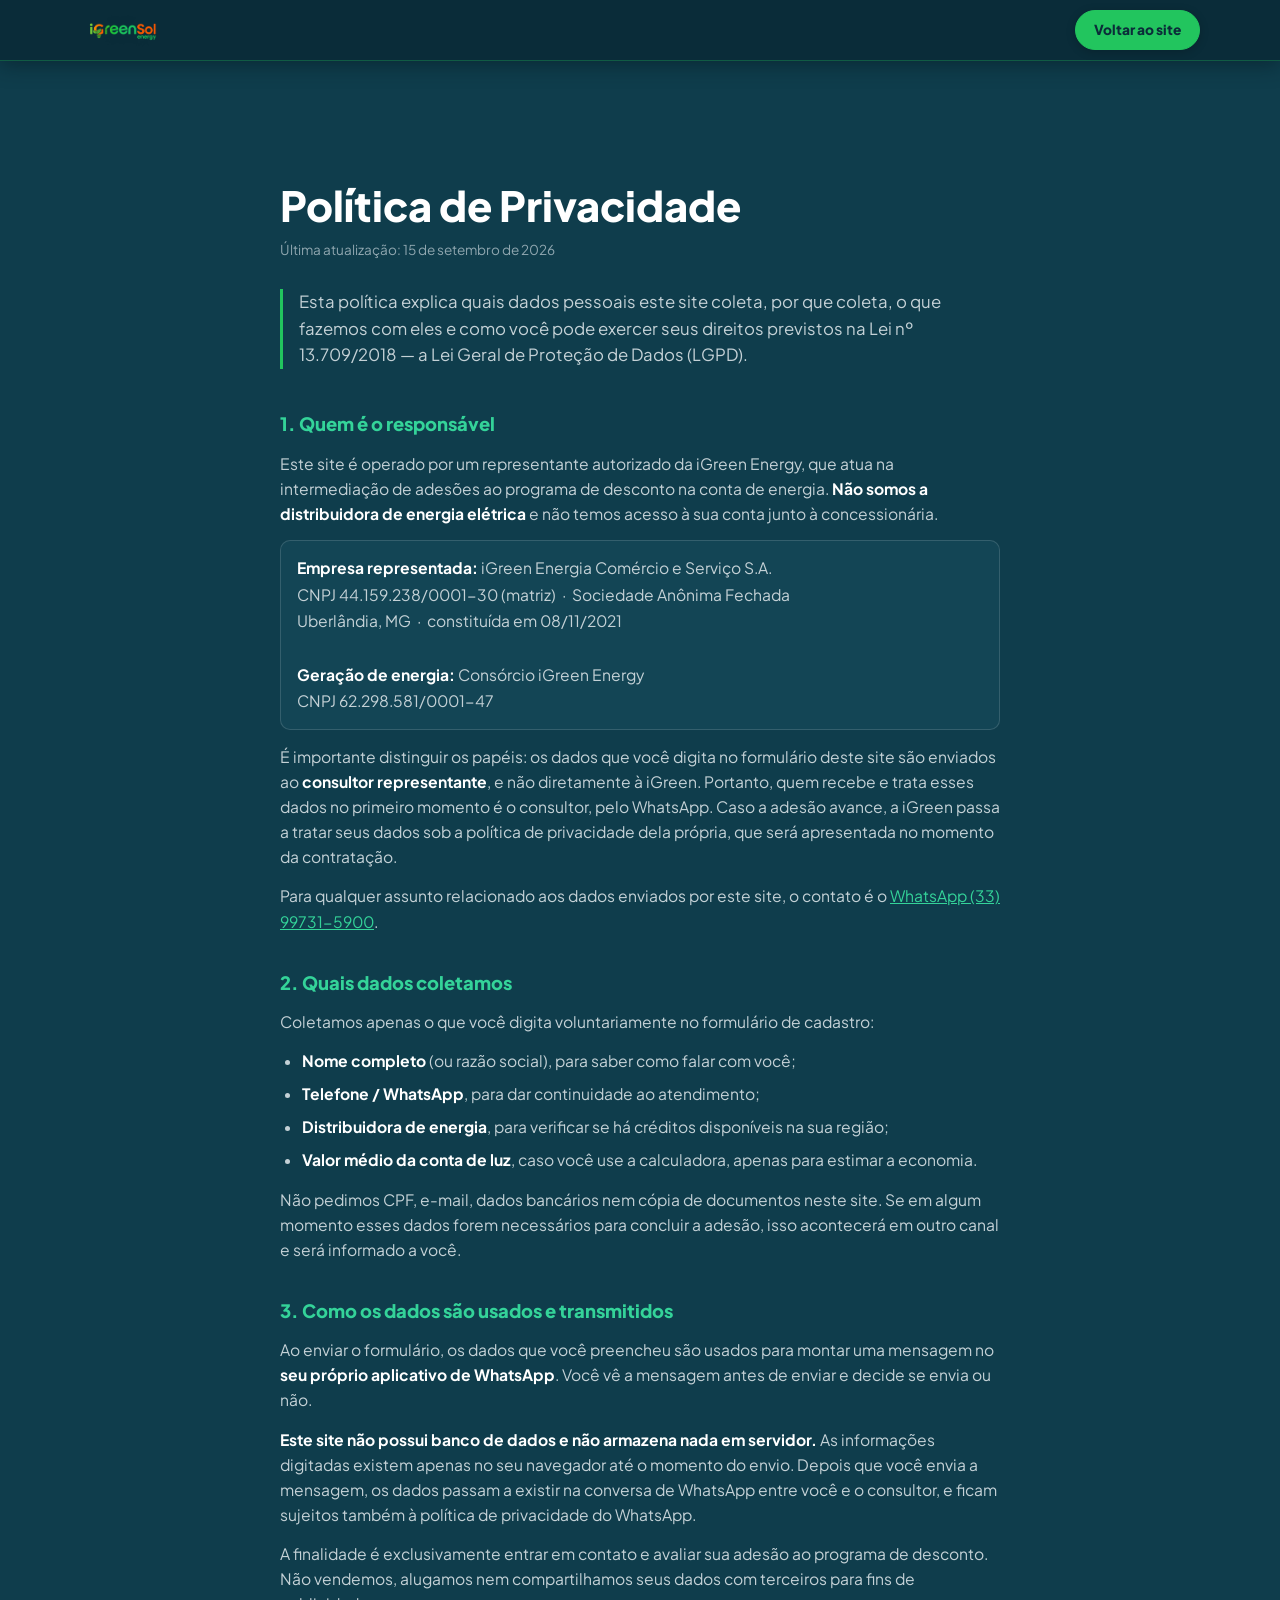
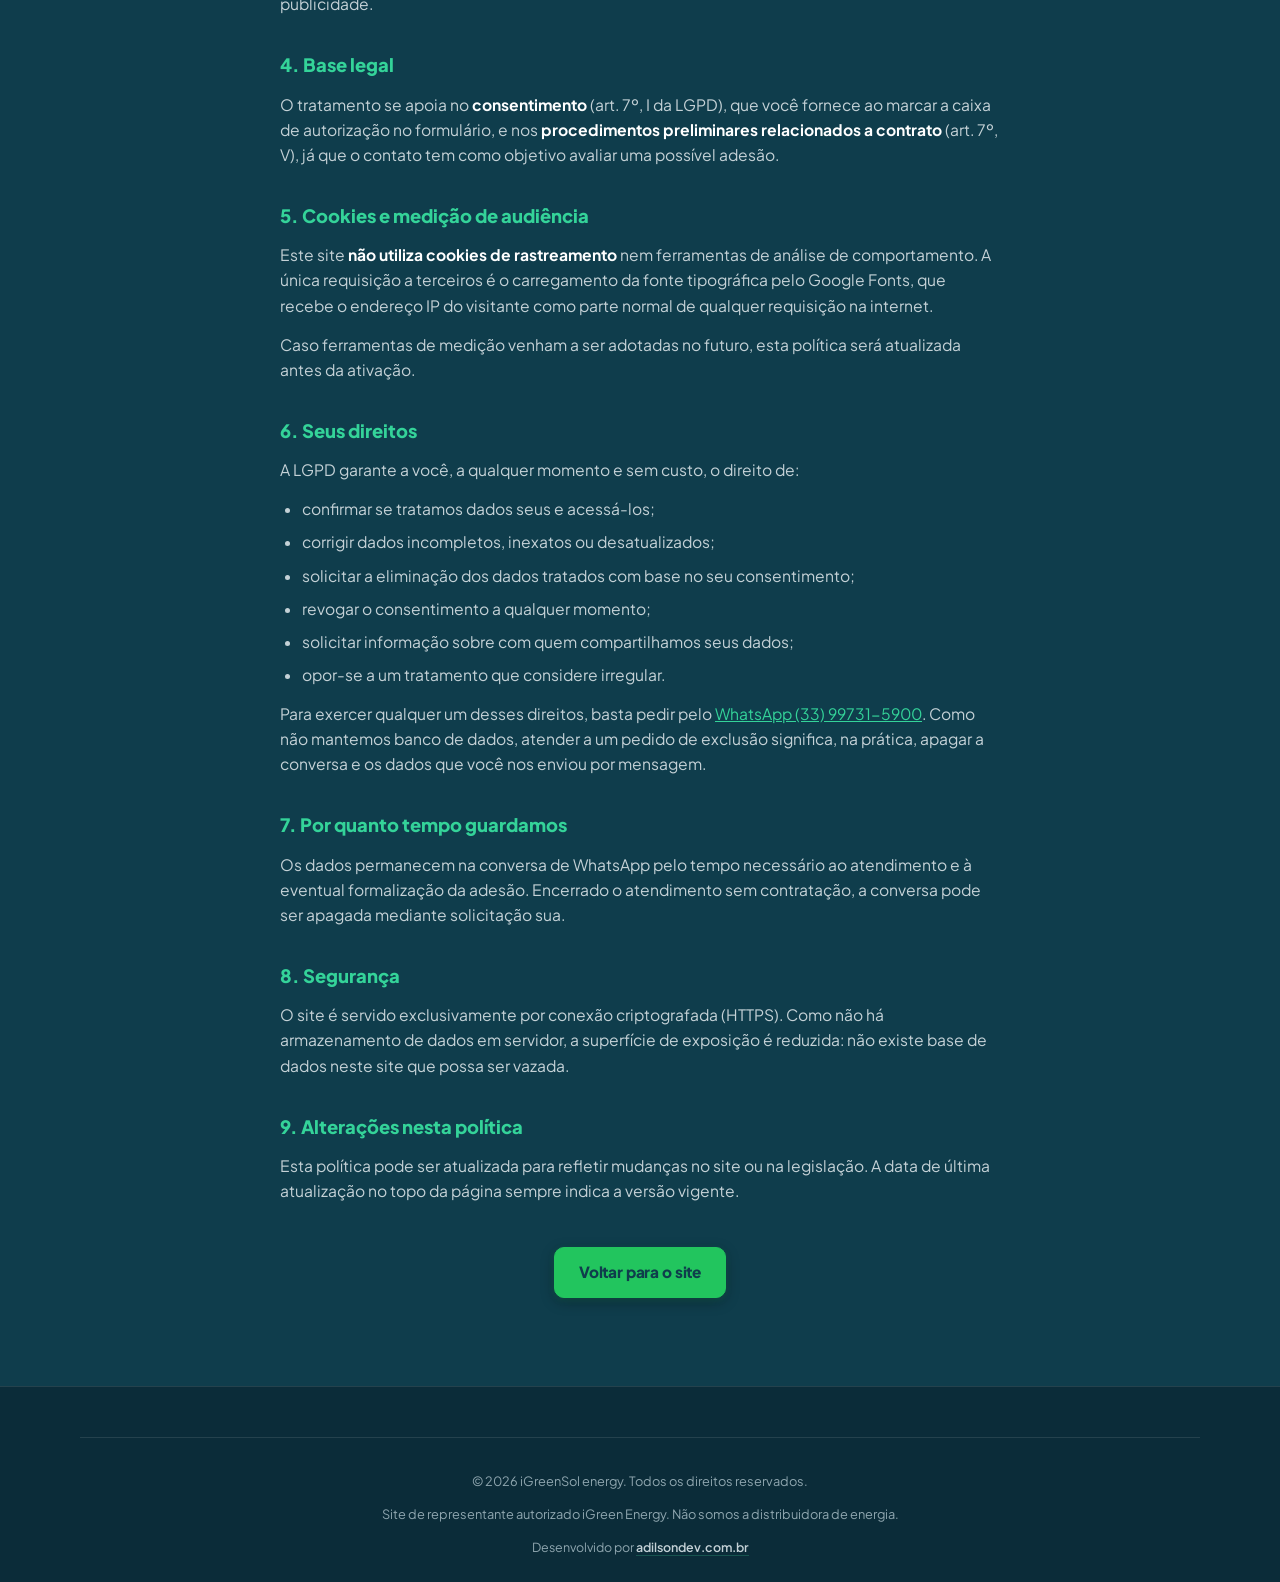
==== privacidade.html @ 7c8afefd "Usa a logo enviada no lugar da recriação, com variante para tema escuro O arquivo veio pronto e com " ====
<!DOCTYPE html>
<html lang="pt-BR">
<head>
  <meta charset="UTF-8">
  <meta name="viewport" content="width=device-width, initial-scale=1.0">
  <title>Política de Privacidade — iGreenSol energy</title>
  <meta name="description" content="Como tratamos os dados pessoais coletados no site iGreenSol energy, conforme a Lei Geral de Proteção de Dados (LGPD).">
  <meta name="theme-color" content="#0F3D4C">
  <meta name="robots" content="index, follow">

  <link rel="icon" type="image/svg+xml" href="assets/favicon.svg">
  <link rel="preconnect" href="https://fonts.googleapis.com">
  <link rel="preconnect" href="https://fonts.gstatic.com" crossorigin>
  <link rel="stylesheet" href="https://fonts.googleapis.com/css2?family=Plus+Jakarta+Sans:wght@400;500;600;700;800&display=swap">
  <link rel="stylesheet" href="css/styles.css?v=2026091502">
</head>
<body>

  <header class="site-header scrolled">
    <div class="shell-container">
      <nav class="header-nav" aria-label="Navegação Principal">
        <a href="index.html" class="brand-logo">
          <img src="assets/logo-dark.png?v=2026091502" width="393" height="220"
               alt="iGreenSol energy" class="brand-img">
        </a>
        <a href="index.html" class="btn-nav-cadastrar">Voltar ao site</a>
      </nav>
    </div>
  </header>

  <main class="legal-page">
    <div class="shell-container legal-container">

      <h1 class="legal-title">Política de Privacidade</h1>
      <p class="legal-updated">Última atualização: 15 de setembro de 2026</p>

      <p class="legal-lead">
        Esta política explica quais dados pessoais este site coleta, por que coleta,
        o que fazemos com eles e como você pode exercer seus direitos previstos na
        Lei nº 13.709/2018 — a Lei Geral de Proteção de Dados (LGPD).
      </p>

      <section class="legal-section">
        <h2>1. Quem é o responsável</h2>
        <p>
          Este site é operado por um representante autorizado da iGreen Energy, que
          atua na intermediação de adesões ao programa de desconto na conta de energia.
          <strong>Não somos a distribuidora de energia elétrica</strong> e não temos
          acesso à sua conta junto à concessionária.
        </p>

        <p class="legal-company">
          <strong>Empresa representada:</strong> iGreen Energia Comércio e Serviço S.A.<br>
          CNPJ 44.159.238/0001-30 (matriz) &nbsp;·&nbsp; Sociedade Anônima Fechada<br>
          Uberlândia, MG &nbsp;·&nbsp; constituída em 08/11/2021<br>
          <br>
          <strong>Geração de energia:</strong> Consórcio iGreen Energy<br>
          CNPJ 62.298.581/0001-47
        </p>

        <p>
          É importante distinguir os papéis: os dados que você digita no formulário
          deste site são enviados ao <strong>consultor representante</strong>, e não
          diretamente à iGreen. Portanto, quem recebe e trata esses dados no primeiro
          momento é o consultor, pelo WhatsApp. Caso a adesão avance, a iGreen passa a
          tratar seus dados sob a política de privacidade dela própria, que será
          apresentada no momento da contratação.
        </p>

        <p>
          Para qualquer assunto relacionado aos dados enviados por este site, o contato é o
          <a href="https://wa.me/5533997315900" target="_blank" rel="noopener">WhatsApp (33) 99731-5900</a>.
        </p>
      </section>

      <section class="legal-section">
        <h2>2. Quais dados coletamos</h2>
        <p>Coletamos apenas o que você digita voluntariamente no formulário de cadastro:</p>
        <ul>
          <li><strong>Nome completo</strong> (ou razão social), para saber como falar com você;</li>
          <li><strong>Telefone / WhatsApp</strong>, para dar continuidade ao atendimento;</li>
          <li><strong>Distribuidora de energia</strong>, para verificar se há créditos disponíveis na sua região;</li>
          <li><strong>Valor médio da conta de luz</strong>, caso você use a calculadora, apenas para estimar a economia.</li>
        </ul>
        <p>
          Não pedimos CPF, e-mail, dados bancários nem cópia de documentos neste site.
          Se em algum momento esses dados forem necessários para concluir a adesão,
          isso acontecerá em outro canal e será informado a você.
        </p>
      </section>

      <section class="legal-section">
        <h2>3. Como os dados são usados e transmitidos</h2>
        <p>
          Ao enviar o formulário, os dados que você preencheu são usados para montar uma
          mensagem no <strong>seu próprio aplicativo de WhatsApp</strong>. Você vê a
          mensagem antes de enviar e decide se envia ou não.
        </p>
        <p>
          <strong>Este site não possui banco de dados e não armazena nada em servidor.</strong>
          As informações digitadas existem apenas no seu navegador até o momento do envio.
          Depois que você envia a mensagem, os dados passam a existir na conversa de
          WhatsApp entre você e o consultor, e ficam sujeitos também à política de
          privacidade do WhatsApp.
        </p>
        <p>
          A finalidade é exclusivamente entrar em contato e avaliar sua adesão ao
          programa de desconto. Não vendemos, alugamos nem compartilhamos seus dados
          com terceiros para fins de publicidade.
        </p>
      </section>

      <section class="legal-section">
        <h2>4. Base legal</h2>
        <p>
          O tratamento se apoia no <strong>consentimento</strong> (art. 7º, I da LGPD),
          que você fornece ao marcar a caixa de autorização no formulário, e nos
          <strong>procedimentos preliminares relacionados a contrato</strong>
          (art. 7º, V), já que o contato tem como objetivo avaliar uma possível adesão.
        </p>
      </section>

      <section class="legal-section">
        <h2>5. Cookies e medição de audiência</h2>
        <p>
          Este site <strong>não utiliza cookies de rastreamento</strong> nem ferramentas
          de análise de comportamento. A única requisição a terceiros é o carregamento
          da fonte tipográfica pelo Google Fonts, que recebe o endereço IP do visitante
          como parte normal de qualquer requisição na internet.
        </p>
        <p>
          Caso ferramentas de medição venham a ser adotadas no futuro, esta política
          será atualizada antes da ativação.
        </p>
      </section>

      <section class="legal-section" id="lgpd">
        <h2>6. Seus direitos</h2>
        <p>A LGPD garante a você, a qualquer momento e sem custo, o direito de:</p>
        <ul>
          <li>confirmar se tratamos dados seus e acessá-los;</li>
          <li>corrigir dados incompletos, inexatos ou desatualizados;</li>
          <li>solicitar a eliminação dos dados tratados com base no seu consentimento;</li>
          <li>revogar o consentimento a qualquer momento;</li>
          <li>solicitar informação sobre com quem compartilhamos seus dados;</li>
          <li>opor-se a um tratamento que considere irregular.</li>
        </ul>
        <p>
          Para exercer qualquer um desses direitos, basta pedir pelo
          <a href="https://wa.me/5533997315900" target="_blank" rel="noopener">WhatsApp (33) 99731-5900</a>.
          Como não mantemos banco de dados, atender a um pedido de exclusão significa,
          na prática, apagar a conversa e os dados que você nos enviou por mensagem.
        </p>
      </section>

      <section class="legal-section">
        <h2>7. Por quanto tempo guardamos</h2>
        <p>
          Os dados permanecem na conversa de WhatsApp pelo tempo necessário ao
          atendimento e à eventual formalização da adesão. Encerrado o atendimento sem
          contratação, a conversa pode ser apagada mediante solicitação sua.
        </p>
      </section>

      <section class="legal-section">
        <h2>8. Segurança</h2>
        <p>
          O site é servido exclusivamente por conexão criptografada (HTTPS). Como não há
          armazenamento de dados em servidor, a superfície de exposição é reduzida: não
          existe base de dados neste site que possa ser vazada.
        </p>
      </section>

      <section class="legal-section">
        <h2>9. Alterações nesta política</h2>
        <p>
          Esta política pode ser atualizada para refletir mudanças no site ou na
          legislação. A data de última atualização no topo da página sempre indica a
          versão vigente.
        </p>
      </section>

      <p class="legal-back">
        <a href="index.html" class="cta-btn-primary">Voltar para o site</a>
      </p>

    </div>
  </main>

  <footer class="site-footer">
    <div class="shell-container">
      <div class="footer-bottom">
        <p>© 2026 iGreenSol energy. Todos os direitos reservados.</p>
        <p class="footer-company">
          Site de representante autorizado iGreen Energy. Não somos a distribuidora de energia.
        </p>
        <p class="footer-credit">
          Desenvolvido por
          <a href="https://www.adilsondev.com.br" target="_blank" rel="noopener">adilsondev.com.br</a>
        </p>
      </div>
    </div>
  </footer>

</body>
</html>
---- css/styles.css ----
/* PALETA A — Solidez Verde */
:root {
  --brand-primary: #0B6E4F;        /* Verde-esmeralda profundo (identidade) */
  --brand-accent: #22C55E;         /* Verde-lima sóbrio (destaque e CTAs primários) */
  --brand-accent-hover: #16A34A;   /* Hover sóbrio para o botão */
  --brand-light-green: #34D399;    /* Verde claro com alto contraste para ícones/textos em fundos escuros */
  
  --bg-dark-base: #0F3D4C;         /* Azul-petróleo profundo (base principal) */
  --bg-dark-deep: #0B2C39;         /* Azul-petróleo mais profundo (cabeçalho, rodapé, contrastes) */
  --bg-dark-surface: #0D3441;      /* Tom sutil para seções e cards */
  --bg-dark-card: #134555;         /* Superfície dos cards escuros */
  --bg-dark-card-hover: #174E61;   /* Hover dos cards escuros */
  
  --bg-light: #F7F9F8;             /* Neutro claro para blocos de leitura clara */
  --bg-light-card: #FFFFFF;        /* Cards no bloco claro */
  --border-light: #E2E8F0;         /* Bordas no bloco claro */
  --border-light-accent: rgba(11, 110, 79, 0.22);
  
  --text-light-base: #0F3D4C;      /* Texto principal sobre fundo claro (alto contraste WCAG AAA) */
  --text-light-muted: #4B636E;     /* Texto secundário sobre fundo claro */
  
  --text-white: #FFFFFF;           /* Texto principal sobre fundo escuro */
  --text-gray: #C4D1D6;            /* Texto secundário sobre fundo escuro */
  --text-muted: #8FA6AF;           /* Apoio sutil sobre fundo escuro */
  
  --border-dark-subtle: rgba(255, 255, 255, 0.1);
  --border-dark-card: rgba(255, 255, 255, 0.14);
  --border-emerald: rgba(46, 158, 122, 0.35);

  --gold: #D97706;
  font-family: 'Plus Jakarta Sans', system-ui, -apple-system, sans-serif;
}

*, *::before, *::after {
  box-sizing: border-box;
}

html {
  scroll-behavior: smooth;
  background-color: var(--bg-dark-base);
  color-scheme: dark;
}

body {
  color: var(--text-white);
  background-color: var(--bg-dark-base);
  margin: 0;
  padding: 0;
  overflow-x: hidden;
  line-height: 1.6;
  -webkit-font-smoothing: antialiased;
}

/* Container */
.shell-container {
  width: 100%;
  max-width: 1160px;
  margin: 0 auto;
  padding: 0 20px;
}

/* Header */
.site-header {
  position: sticky;
  top: 0;
  z-index: 50;
  background: rgba(11, 44, 57, 0.94);
  backdrop-filter: blur(14px);
  -webkit-backdrop-filter: blur(14px);
  border-bottom: 1px solid var(--border-dark-subtle);
  transition: border-color 0.25s ease, box-shadow 0.25s ease;
}

.site-header.scrolled {
  border-bottom-color: rgba(34, 197, 94, 0.3);
  box-shadow: 0 4px 20px rgba(7, 30, 38, 0.6);
}

.header-nav {
  display: flex;
  align-items: center;
  justify-content: space-between;
  min-height: 60px;
  padding: 6px 0;
}

.brand-logo {
  display: inline-flex;
  align-items: center;
  text-decoration: none;
  font-family: inherit;
  font-size: clamp(1.15rem, 2.4vw, 1.4rem);
  font-weight: 800;
  letter-spacing: -0.02em;
  line-height: 1.2;
  transition: opacity 0.2s ease, transform 0.2s ease;
}

.brand-logo:hover {
  opacity: 0.95;
  transform: translateY(-0.5px);
}

.brand-logo:focus-visible {
  outline: 2px solid var(--brand-accent);
  outline-offset: 4px;
  border-radius: 4px;
}

/* Marca iGreenSol.
   A logo é a imagem enviada pelo Adilson, não uma recriação.

   São dois arquivos gerados a partir do mesmo PNG original:
   - assets/logo.png       cores originais, para fundo claro
   - assets/logo-dark.png  verdes escuros clareados, usado aqui

   No arquivo original o "reen" e o "energy" são verde-escuro (#005424), feito
   para fundo branco. Sobre o azul-petróleo do header o contraste é de 1,6:1,
   ou seja, praticamente invisível. Na variante escura esses tons vão a 6,1:1. */
.brand-img {
  display: block;
  height: 46px;
  width: auto;
}

@media (max-width: 640px) {
  .brand-img {
    height: 36px;
  }
}

/* Top button - CTA Primário */
.btn-nav-cadastrar {
  background: var(--brand-accent) !important;
  color: #0B2C39 !important;
  font-weight: 800 !important;
  font-size: 0.86rem;
  border-radius: 9999px !important;
  padding: 8px 18px !important;
  border: 1px solid var(--brand-accent) !important;
  cursor: pointer;
  text-decoration: none;
  display: inline-flex;
  align-items: center;
  justify-content: center;
  box-shadow: 0 2px 10px rgba(0, 0, 0, 0.2);
  transition: all 0.2s ease;
}

.btn-nav-cadastrar:hover {
  background: var(--brand-accent-hover) !important;
  color: #FFFFFF !important;
  border-color: var(--brand-accent-hover) !important;
  transform: translateY(-1px);
  box-shadow: 0 4px 14px rgba(34, 197, 94, 0.25);
}

.btn-nav-cadastrar:focus-visible {
  outline: 2px solid var(--brand-accent);
  outline-offset: 2px;
}

/* Hero Section Visual Banner & Hero Styles */
.hero-banner-wrapper {
  margin: 0 auto clamp(20px, 3.5vw, 32px);
  max-width: 1040px;
  position: relative;
}

.hero-banner-card {
  position: relative;
  width: 100%;
  border-radius: 16px;
  overflow: hidden;
  border: 1px solid var(--border-emerald);
  box-shadow: 0 16px 36px rgba(7, 30, 38, 0.5), 0 4px 12px rgba(0, 0, 0, 0.35);
  background: #0B2C39;
  line-height: 0;
}

.hero-banner-card::after {
  content: "";
  position: absolute;
  left: 0;
  right: 0;
  bottom: 0;
  height: 24%;
  background: linear-gradient(to bottom, rgba(15, 61, 76, 0) 0%, rgba(15, 61, 76, 0.65) 70%, var(--bg-dark-base) 100%);
  pointer-events: none;
}

.solar-hero-svg {
  width: 100%;
  height: auto;
  display: block;
  aspect-ratio: 16 / 7.2;
  object-fit: cover;
}

/* Hero Top Badge */
.hero-top-badge-wrap {
  display: flex;
  justify-content: center;
  margin-bottom: clamp(16px, 2.2vw, 22px);
}

.hero-top-badge {
  display: inline-flex;
  align-items: center;
  justify-content: center;
  background-color: var(--bg-dark-base);
  border: 1px solid rgba(52, 211, 153, 0.35);
  color: var(--brand-light-green);
  font-size: clamp(0.78rem, 1.4vw, 0.86rem);
  font-weight: 700;
  padding: 7px 18px;
  border-radius: 9999px;
  letter-spacing: 0.015em;
  line-height: 1.4;
  text-align: center;
  box-shadow: 0 2px 8px rgba(7, 30, 38, 0.35);
}

/* Hero Section */
.hero-section {
  padding: clamp(18px, 2.5vw, 26px) 0 clamp(30px, 4.2vw, 44px);
  background: var(--bg-dark-base);
  background-image: 
    radial-gradient(circle at 50% -15%, rgba(11, 110, 79, 0.28) 0%, transparent 65%),
    linear-gradient(rgba(255, 255, 255, 0.02) 1px, transparent 1px),
    linear-gradient(90deg, rgba(255, 255, 255, 0.02) 1px, transparent 1px);
  background-size: 100% 100%, 36px 36px, 36px 36px;
  border-bottom: 1px solid var(--border-dark-subtle);
  text-align: center;
  position: relative;
}

.hero-title {
  font-size: clamp(1.75rem, 3.8vw, 2.65rem);
  line-height: 1.16;
  font-weight: 800;
  letter-spacing: -0.03em;
  color: var(--text-white);
  max-width: 780px;
  margin: 0 auto 14px;
}

.hero-title .text-green {
  color: var(--brand-accent);
  display: inline;
}

.hero-subtitle {
  font-size: clamp(0.92rem, 1.6vw, 1.05rem);
  line-height: 1.6;
  color: var(--text-gray);
  max-width: 660px;
  margin: 0 auto 24px;
  font-weight: 400;
}

/* Primary CTA button */
.cta-btn-primary {
  display: inline-flex;
  align-items: center;
  justify-content: center;
  gap: 10px;
  background-color: var(--brand-accent);
  color: #0F3D4C !important;
  padding: 12px 24px;
  min-height: 46px;
  font-size: 0.96rem;
  font-weight: 800;
  border-radius: 10px;
  text-decoration: none;
  box-shadow: 0 4px 14px rgba(0, 0, 0, 0.28), 0 2px 6px rgba(34, 197, 94, 0.2);
  transition: transform 0.2s cubic-bezier(0.16, 1, 0.3, 1), box-shadow 0.2s cubic-bezier(0.16, 1, 0.3, 1), background-color 0.2s ease;
  cursor: pointer;
  border: 1px solid var(--brand-accent);
  letter-spacing: -0.01em;
}

.cta-btn-primary svg {
  width: 18px;
  height: 18px;
}

.cta-btn-primary:hover {
  background-color: var(--brand-accent-hover);
  color: #FFFFFF !important;
  border-color: var(--brand-accent-hover);
  transform: translateY(-2px);
  box-shadow: 0 6px 18px rgba(0, 0, 0, 0.35), 0 3px 8px rgba(34, 197, 94, 0.3);
}

.cta-btn-primary:focus-visible {
  outline: 2px solid var(--brand-accent);
  outline-offset: 2px;
}

.hero-badges-grid {
  display: flex;
  flex-direction: row;
  align-items: center;
  justify-content: center;
  flex-wrap: nowrap;
  gap: clamp(5px, 1.6vw, 10px);
  margin-top: clamp(18px, 2.8vw, 24px);
  width: 100%;
  max-width: 100%;
}

.mini-badge {
  display: inline-flex;
  align-items: center;
  justify-content: center;
  gap: clamp(4px, 1.2vw, 6px);
  background: var(--bg-dark-surface);
  height: clamp(26px, 3.6vw, 30px);
  padding: 0 clamp(8px, 1.8vw, 12px);
  border-radius: 16px;
  font-size: clamp(0.7rem, 1.8vw, 0.78rem);
  font-weight: 600;
  line-height: 1;
  white-space: nowrap;
  color: var(--brand-light-green);
  border: 1px solid rgba(52, 211, 153, 0.28);
  box-shadow: 0 2px 6px rgba(0, 0, 0, 0.2);
  transition: border-color 0.2s ease, transform 0.2s ease;
  box-sizing: border-box;
  flex-shrink: 0;
}

.mini-badge svg {
  width: clamp(12px, 1.6vw, 14px);
  height: clamp(12px, 1.6vw, 14px);
  color: var(--brand-accent);
  flex-shrink: 0;
  display: block;
}

.mini-badge span {
  display: inline-block;
  line-height: 1;
  white-space: nowrap;
}

.mini-badge:hover {
  border-color: var(--brand-accent);
  transform: translateY(-1px);
}

/* Benefits Section */
.benefits-strip {
  background: var(--bg-dark-deep);
  padding: clamp(28px, 4vw, 42px) 0;
  border-bottom: 1px solid var(--border-dark-subtle);
}

.benefits-grid {
  display: grid;
  grid-template-columns: repeat(auto-fit, minmax(230px, 1fr));
  gap: 10px;
}

.benefit-item {
  display: flex;
  align-items: center;
  gap: 11px;
  padding: 11px 15px;
  background: var(--bg-dark-surface);
  border-radius: 10px;
  border: 1px solid var(--border-dark-subtle);
  transition: transform 0.2s ease, border-color 0.2s ease, box-shadow 0.2s ease;
}

.benefit-item:hover {
  border-color: rgba(34, 197, 94, 0.4);
  transform: translateY(-2px);
  box-shadow: 0 4px 14px rgba(0, 0, 0, 0.3);
  background: #103D4E;
}

.benefit-check {
  width: 22px;
  height: 22px;
  background: rgba(11, 110, 79, 0.35);
  border: 1px solid rgba(46, 158, 122, 0.4);
  color: var(--brand-accent);
  border-radius: 50%;
  display: flex;
  align-items: center;
  justify-content: center;
  flex-shrink: 0;
}

.benefit-check svg {
  width: 13px;
  height: 13px;
}

.benefit-text {
  font-size: 0.88rem;
  font-weight: 600;
  color: var(--text-white);
  line-height: 1.4;
}

/* Section Headers */
.section-head {
  text-align: center;
  max-width: 660px;
  margin: 0 auto clamp(24px, 3.5vw, 36px);
}

.section-tag {
  font-size: 0.76rem;
  font-weight: 800;
  text-transform: uppercase;
  letter-spacing: 0.1em;
  color: var(--brand-light-green);
  margin-bottom: 8px;
  display: inline-block;
}

.section-title {
  font-size: clamp(1.45rem, 2.6vw, 1.95rem);
  font-weight: 800;
  color: var(--text-white);
  letter-spacing: -0.025em;
  margin: 0 0 10px;
  line-height: 1.22;
}

.section-desc {
  font-size: clamp(0.88rem, 1.4vw, 0.98rem);
  color: var(--text-gray);
  margin: 0;
  line-height: 1.55;
}

/* Steps Section */
.steps-section {
  padding: clamp(42px, 5.5vw, 64px) 0;
  background-color: var(--bg-dark-surface);
  border-bottom: 1px solid var(--border-dark-subtle);
}

.steps-grid {
  display: grid;
  grid-template-columns: repeat(auto-fit, minmax(260px, 1fr));
  gap: 16px;
  margin-bottom: 24px;
}

.step-card {
  background: var(--bg-dark-card);
  border-radius: 14px;
  padding: 22px 20px;
  border: 1px solid var(--border-dark-card);
  box-shadow: 0 4px 14px rgba(0, 0, 0, 0.22);
  position: relative;
  transition: transform 0.25s ease, box-shadow 0.25s ease, border-color 0.25s ease;
  display: flex;
  flex-direction: column;
}

.step-card:hover {
  transform: translateY(-3px);
  box-shadow: 0 8px 20px rgba(0, 0, 0, 0.35);
  border-color: rgba(34, 197, 94, 0.4);
}

.step-number {
  font-size: 1.25rem;
  font-weight: 900;
  color: var(--brand-accent);
  background: rgba(11, 110, 79, 0.35);
  border: 1px solid rgba(46, 158, 122, 0.45);
  width: 44px;
  height: 44px;
  display: flex;
  align-items: center;
  justify-content: center;
  border-radius: 10px;
  margin-bottom: 14px;
}

.step-title {
  font-size: 1.05rem;
  font-weight: 700;
  color: var(--text-white);
  margin-bottom: 8px;
}

.step-desc {
  color: var(--text-gray);
  line-height: 1.55;
  font-size: 0.88rem;
  margin: 0;
}

.step-audience-banner {
  background: rgba(11, 110, 79, 0.22);
  border: 1px dashed rgba(46, 158, 122, 0.5);
  border-radius: 10px;
  padding: 12px 18px;
  text-align: center;
  font-size: 0.88rem;
  font-weight: 700;
  color: #FFFFFF;
  display: flex;
  align-items: center;
  justify-content: center;
  gap: 10px;
}

.step-audience-banner svg {
  width: 18px;
  height: 18px;
  color: var(--brand-accent);
}

/* Calculator Section */
.calculator-section {
  padding: clamp(44px, 5.5vw, 68px) 0;
  background: var(--bg-dark-base);
  background-image: 
    radial-gradient(circle at 50% 50%, rgba(11, 110, 79, 0.2) 0%, transparent 60%);
  border-bottom: 1px solid var(--border-dark-subtle);
}

.calculator-box {
  background: var(--bg-dark-surface);
  border-radius: 18px;
  box-shadow: 0 12px 32px rgba(0, 0, 0, 0.35);
  border: 1px solid var(--border-emerald);
  padding: clamp(20px, 3.5vw, 32px);
  max-width: 800px;
  margin: 0 auto;
  position: relative;
}

.calc-input-wrapper {
  max-width: 440px;
  margin: 0 auto 20px;
}

.calc-label {
  display: block;
  font-weight: 700;
  font-size: 0.88rem;
  color: var(--text-white);
  margin-bottom: 8px;
  text-align: left;
  letter-spacing: -0.01em;
}

.input-group {
  position: relative;
  display: flex;
  align-items: center;
}

.input-prefix {
  position: absolute;
  left: 15px;
  font-weight: 800;
  font-size: 1.1rem;
  color: var(--brand-accent);
  pointer-events: none;
}

.calc-input {
  width: 100%;
  height: 50px;
  padding-left: 48px;
  padding-right: 16px;
  font-size: 1.3rem;
  font-weight: 800;
  color: var(--text-white);
  background-color: var(--bg-dark-deep);
  border: 1.5px solid var(--border-dark-card);
  border-radius: 10px;
  box-sizing: border-box;
  transition: all 0.2s ease;
  font-family: inherit;
}

.calc-input:focus {
  outline: none;
  border-color: var(--brand-accent);
  background-color: #071E26;
  box-shadow: 0 0 0 3px rgba(34, 197, 94, 0.22);
}

.quick-chips-wrapper {
  text-align: center;
  margin-bottom: 24px;
}

.quick-chips-label {
  font-size: 0.78rem;
  font-weight: 600;
  color: var(--text-muted);
  margin-bottom: 8px;
  display: block;
  text-transform: uppercase;
  letter-spacing: 0.05em;
}

.quick-chips {
  display: flex;
  flex-wrap: wrap;
  justify-content: center;
  gap: 8px;
}

.chip-btn {
  background: var(--bg-dark-card);
  color: var(--text-gray);
  border: 1px solid var(--border-dark-card);
  padding: 7px 15px;
  min-height: 38px;
  border-radius: 9999px;
  font-size: 0.84rem;
  font-weight: 700;
  cursor: pointer;
  transition: all 0.18s ease;
  font-family: inherit;
}

.chip-btn:hover {
  background: #174E61;
  color: var(--text-white);
  border-color: rgba(255, 255, 255, 0.28);
}

.chip-btn.active {
  background: var(--brand-accent);
  color: #0F3D4C;
  border-color: var(--brand-accent);
  box-shadow: 0 2px 8px rgba(34, 197, 94, 0.25);
}

/* Result Cards */
.calc-results-grid {
  display: grid;
  grid-template-columns: repeat(4, 1fr);
  gap: 12px;
  margin-bottom: 24px;
}

.res-card {
  background: var(--bg-dark-card);
  border: 1px solid var(--border-dark-card);
  border-radius: 12px;
  padding: 16px 12px;
  text-align: center;
  transition: transform 0.2s ease, border-color 0.2s ease, box-shadow 0.2s ease;
  display: flex;
  flex-direction: column;
  justify-content: center;
}

.res-card.highlight-card {
  background: rgba(11, 110, 79, 0.22);
  border-color: var(--border-emerald);
}

.res-card:hover {
  transform: translateY(-2px);
  border-color: rgba(34, 197, 94, 0.4);
  box-shadow: 0 4px 14px rgba(0, 0, 0, 0.3);
}

.res-label {
  font-size: 0.72rem;
  font-weight: 700;
  color: var(--text-gray);
  text-transform: uppercase;
  letter-spacing: 0.05em;
  margin-bottom: 6px;
  display: block;
}

.res-value {
  font-size: clamp(1.15rem, 1.8vw, 1.45rem);
  font-weight: 800;
  color: var(--text-white);
  line-height: 1.2;
}

.res-value.green {
  color: var(--brand-accent);
}

.res-badge-status {
  display: inline-flex;
  align-items: center;
  gap: 6px;
  font-size: 0.8rem;
  font-weight: 700;
  color: var(--brand-accent);
  background: rgba(11, 110, 79, 0.25);
  border: 1px solid rgba(46, 158, 122, 0.35);
  padding: 4px 10px;
  border-radius: 9999px;
  margin: 0 auto;
}

.status-dot {
  width: 8px;
  height: 8px;
  border-radius: 50%;
  background-color: var(--brand-accent);
  display: inline-block;
}

.calc-cta-wrap {
  text-align: center;
}

/* Diferenciais — Bloco de leitura clara (#F7F9F8) */
.features-section {
  padding: clamp(42px, 5.5vw, 64px) 0;
  background-color: var(--bg-light);
  border-bottom: 1px solid var(--border-light);
}

.features-section .section-tag {
  color: var(--brand-primary);
}

.features-section .section-title {
  color: var(--text-light-base);
}

.features-section .section-desc {
  color: var(--text-light-muted);
}

.features-grid {
  display: grid;
  grid-template-columns: repeat(auto-fit, minmax(240px, 1fr));
  gap: 16px;
}

.feature-card {
  background: var(--bg-light-card);
  border: 1px solid var(--border-light);
  border-radius: 14px;
  padding: 22px 20px;
  display: flex;
  flex-direction: column;
  justify-content: space-between;
  transition: transform 0.25s ease, box-shadow 0.25s ease, border-color 0.25s ease;
  box-shadow: 0 2px 8px rgba(15, 61, 76, 0.05);
}

.feature-card:hover {
  transform: translateY(-3px);
  box-shadow: 0 8px 20px rgba(15, 61, 76, 0.12);
  border-color: var(--brand-primary);
}

.feature-icon-wrap {
  width: 42px;
  height: 42px;
  border-radius: 10px;
  background: rgba(11, 110, 79, 0.08);
  border: 1px solid rgba(11, 110, 79, 0.2);
  color: var(--brand-primary);
  display: flex;
  align-items: center;
  justify-content: center;
  margin-bottom: 16px;
}

.feature-icon-wrap svg {
  width: 20px;
  height: 20px;
}

.feature-card.gold-theme .feature-icon-wrap {
  background: rgba(217, 119, 6, 0.1);
  border-color: rgba(217, 119, 6, 0.25);
  color: var(--gold);
}

.feature-title {
  font-size: 1.05rem;
  font-weight: 700;
  color: var(--brand-primary);
  margin: 0 0 8px;
}

.feature-desc {
  font-size: 0.88rem;
  color: var(--text-light-muted);
  line-height: 1.55;
  margin: 0 0 16px;
}

.btn-link-action {
  display: inline-flex;
  align-items: center;
  gap: 6px;
  color: var(--brand-primary);
  font-weight: 800;
  text-decoration: none;
  font-size: 0.85rem;
  background: none;
  border: none;
  padding: 0;
  cursor: pointer;
  width: fit-content;
  transition: gap 0.2s ease, color 0.2s ease;
}

.btn-link-action:hover {
  color: var(--brand-accent-hover);
  gap: 10px;
}

/* Stats strip */
.stats-strip {
  background: var(--bg-dark-deep);
  border-top: 1px solid var(--border-dark-subtle);
  border-bottom: 1px solid var(--border-dark-subtle);
  padding: clamp(34px, 4.5vw, 50px) 0;
  position: relative;
}

.stats-grid {
  display: grid;
  grid-template-columns: repeat(auto-fit, minmax(180px, 1fr));
  gap: 20px;
  text-align: center;
}

.stat-item {
  padding: 8px;
  position: relative;
}

.stat-number {
  font-size: clamp(1.65rem, 3.2vw, 2.35rem);
  font-weight: 900;
  color: var(--brand-accent);
  letter-spacing: -0.03em;
  line-height: 1.15;
  margin-bottom: 6px;
}

.stat-label {
  font-size: 0.95rem;
  font-weight: 700;
  color: var(--text-white);
  margin-bottom: 3px;
}

.stat-sub {
  font-size: 0.8rem;
  color: var(--text-gray);
}

/* Testimonials */
.testimonials-section {
  padding: clamp(42px, 5.5vw, 64px) 0;
  background: var(--bg-dark-surface);
  border-bottom: 1px solid var(--border-dark-subtle);
}

.testimonials-grid {
  display: grid;
  grid-template-columns: repeat(auto-fit, minmax(260px, 1fr));
  gap: 16px;
}

.testimonial-card {
  background: var(--bg-dark-card);
  border: 1px solid var(--border-dark-card);
  border-radius: 14px;
  padding: 22px 20px;
  box-shadow: 0 4px 14px rgba(0, 0, 0, 0.2);
  display: flex;
  flex-direction: column;
  justify-content: space-between;
  transition: transform 0.25s ease, border-color 0.25s ease, box-shadow 0.25s ease;
}

.testimonial-card:hover {
  transform: translateY(-3px);
  border-color: rgba(34, 197, 94, 0.4);
  box-shadow: 0 8px 20px rgba(0, 0, 0, 0.35);
}

.test-stars {
  color: var(--brand-accent);
  font-size: 1.05rem;
  letter-spacing: 3px;
  margin-bottom: 12px;
}

.test-text {
  font-size: 0.88rem;
  line-height: 1.6;
  color: var(--text-gray);
  font-style: italic;
  margin: 0 0 16px;
  flex-grow: 1;
}

.test-author-info {
  border-top: 1px solid var(--border-dark-subtle);
  padding-top: 14px;
}

.test-name {
  font-weight: 700;
  color: var(--text-white);
  font-size: 0.92rem;
  margin: 0 0 5px;
}

.test-savings {
  display: inline-block;
  font-size: 0.78rem;
  font-weight: 700;
  color: #FFFFFF;
  background: rgba(11, 110, 79, 0.35);
  border: 1px solid rgba(46, 158, 122, 0.45);
  padding: 3px 9px;
  border-radius: 6px;
}

/* FAQ — Bloco de leitura clara (#F7F9F8) */
.faq-section {
  padding: clamp(42px, 5.5vw, 64px) 0;
  background: var(--bg-light);
  border-bottom: 1px solid var(--border-light);
}

.faq-section .section-tag {
  color: var(--brand-primary);
}

.faq-section .section-title {
  color: var(--text-light-base);
}

.faq-section .section-desc {
  color: var(--text-light-muted);
}

.faq-wrapper {
  max-width: 740px;
  margin: 0 auto;
}

.faq-item {
  border: 1px solid var(--border-light);
  border-radius: 11px;
  margin-bottom: 10px;
  overflow: hidden;
  background: var(--bg-light-card);
  box-shadow: 0 2px 6px rgba(15, 61, 76, 0.04);
  transition: border-color 0.2s ease, background 0.2s ease, box-shadow 0.2s ease;
}

.faq-item.active {
  border-color: var(--brand-primary);
  box-shadow: 0 4px 14px rgba(11, 110, 79, 0.12);
}

.faq-btn {
  width: 100%;
  text-align: left;
  padding: 15px 18px;
  min-height: 48px;
  background: transparent;
  border: none;
  font-size: 0.95rem;
  font-weight: 700;
  color: var(--text-light-base);
  display: flex;
  justify-content: space-between;
  align-items: center;
  cursor: pointer;
  font-family: inherit;
  gap: 14px;
}

.faq-btn:focus-visible {
  outline: 2px solid var(--brand-accent);
  outline-offset: -2px;
}

.faq-icon {
  flex-shrink: 0;
  width: 18px;
  height: 18px;
  transition: transform 0.25s ease, color 0.2s ease;
  color: var(--brand-primary);
}

.faq-item.active .faq-icon {
  transform: rotate(180deg);
  color: var(--brand-primary);
}

.faq-answer {
  max-height: 0;
  overflow: hidden;
  transition: max-height 0.3s cubic-bezier(0, 1, 0, 1), padding 0.3s ease;
  padding: 0 18px;
  color: var(--text-light-muted);
  line-height: 1.55;
  font-size: 0.88rem;
}

.faq-item.active .faq-answer {
  max-height: 300px;
  transition: max-height 0.35s ease-in-out, padding 0.3s ease;
  padding-bottom: 18px;
}

.faq-answer p {
  margin: 0;
}

/* Final CTA */
.cta-final-section {
  padding: clamp(44px, 6vw, 68px) 0;
  background: var(--bg-dark-base);
  background-image: 
    radial-gradient(circle at 50% 30%, rgba(11, 110, 79, 0.25) 0%, transparent 65%),
    linear-gradient(rgba(255, 255, 255, 0.02) 1px, transparent 1px),
    linear-gradient(90deg, rgba(255, 255, 255, 0.02) 1px, transparent 1px);
  background-size: 100% 100%, 36px 36px, 36px 36px;
  color: var(--text-white);
  text-align: center;
  border-bottom: 1px solid var(--border-dark-subtle);
}

.cta-final-title {
  font-size: clamp(1.55rem, 3.2vw, 2.25rem);
  font-weight: 800;
  margin: 0 auto 12px;
  max-width: 680px;
  letter-spacing: -0.025em;
  line-height: 1.2;
}

.cta-final-desc {
  font-size: clamp(0.9rem, 1.4vw, 1rem);
  color: var(--text-gray);
  margin: 0 auto 24px;
  max-width: 600px;
  line-height: 1.55;
}

.cta-actions-row {
  display: flex;
  flex-wrap: wrap;
  justify-content: center;
  gap: 12px;
  margin-bottom: 26px;
}

.btn-gold {
  background: var(--brand-accent) !important;
  color: #0F3D4C !important;
  font-weight: 800;
  padding: 12px 24px;
  min-height: 46px;
  border-radius: 10px;
  text-decoration: none;
  font-size: 0.95rem;
  border: 1px solid var(--brand-accent);
  cursor: pointer;
  box-shadow: 0 4px 14px rgba(0, 0, 0, 0.25), 0 2px 6px rgba(34, 197, 94, 0.2);
  transition: all 0.2s ease;
  letter-spacing: -0.01em;
}

.btn-gold:hover {
  background: var(--brand-accent-hover) !important;
  color: #FFFFFF !important;
  border-color: var(--brand-accent-hover) !important;
  transform: translateY(-2px);
  box-shadow: 0 6px 18px rgba(0, 0, 0, 0.35), 0 3px 8px rgba(34, 197, 94, 0.3);
}

/* Botão secundário — contorno e texto na cor esmeralda / claro */
.btn-outline-white {
  background: transparent;
  color: #FFFFFF !important;
  font-weight: 700;
  padding: 12px 22px;
  min-height: 46px;
  border-radius: 10px;
  text-decoration: none;
  font-size: 0.95rem;
  border: 1.5px solid #0B6E4F;
  cursor: pointer;
  transition: all 0.2s ease;
}

.btn-outline-white:hover {
  background: rgba(11, 110, 79, 0.25);
  border-color: var(--brand-accent);
  color: var(--brand-accent) !important;
  transform: translateY(-2px);
}

.cta-final-badges {
  display: flex;
  flex-wrap: wrap;
  justify-content: center;
  gap: 8px;
}

.final-badge {
  display: inline-flex;
  align-items: center;
  gap: 6px;
  background: var(--bg-dark-surface);
  border: 1px solid var(--border-dark-card);
  color: var(--text-white);
  font-size: 0.78rem;
  font-weight: 600;
  padding: 6px 12px;
  border-radius: 9999px;
  transition: border-color 0.2s ease, transform 0.2s ease, box-shadow 0.2s ease;
}

.final-badge svg {
  color: var(--brand-accent);
}

a.final-badge:hover {
  border-color: var(--brand-accent);
  color: var(--brand-accent);
  transform: translateY(-1px);
}

/* Footer */
.site-footer {
  background: var(--bg-dark-deep);
  color: var(--text-gray);
  padding: clamp(36px, 5vw, 50px) 0 24px;
  font-size: 0.88rem;
  border-top: 1px solid var(--border-dark-subtle);
}

.footer-grid {
  display: grid;
  grid-template-columns: repeat(auto-fit, minmax(260px, 1fr));
  gap: 28px;
  margin-bottom: 32px;
}

.footer-brand h4 {
  color: var(--text-white);
  font-size: 1.15rem;
  font-weight: 800;
  margin: 0 0 8px;
  letter-spacing: -0.02em;
}

.footer-brand p {
  color: var(--text-gray);
  line-height: 1.55;
  margin: 0;
}

.footer-support h5 {
  color: var(--text-white);
  font-size: 0.98rem;
  font-weight: 700;
  margin: 0 0 8px;
}

.footer-support p {
  color: var(--text-gray);
  line-height: 1.55;
  margin: 0 0 14px;
}

.btn-support {
  display: inline-flex;
  align-items: center;
  gap: 8px;
  background: var(--bg-dark-surface);
  color: var(--text-white);
  border: 1.5px solid #0B6E4F;
  padding: 9px 16px;
  min-height: 42px;
  border-radius: 10px;
  text-decoration: none;
  font-weight: 700;
  font-size: 0.84rem;
  transition: all 0.2s ease;
  cursor: pointer;
}

.btn-support:hover {
  background: rgba(11, 110, 79, 0.28);
  border-color: var(--brand-accent);
  color: var(--brand-accent);
  transform: translateY(-2px);
}

.footer-bottom {
  border-top: 1px solid var(--border-dark-subtle);
  padding-top: 20px;
  text-align: center;
  color: var(--text-muted);
  font-size: 0.8rem;
}

/* Floating WhatsApp Button — Destaque em #22C55E com texto escuro */
.floating-whatsapp {
  position: fixed;
  bottom: max(16px, env(safe-area-inset-bottom, 16px));
  right: max(16px, env(safe-area-inset-right, 16px));
  z-index: 95;
  display: inline-flex;
  align-items: center;
  gap: 8px;
  background-color: var(--brand-accent);
  color: #0F3D4C !important;
  border: 1px solid var(--brand-accent);
  text-decoration: none;
  padding: 9px 16px;
  min-height: 42px;
  border-radius: 50px;
  box-shadow: 0 4px 16px rgba(0, 0, 0, 0.35), 0 2px 6px rgba(34, 197, 94, 0.3);
  font-size: 0.84rem;
  font-weight: 800;
  letter-spacing: 0.01em;
  transition: all 0.2s cubic-bezier(0.16, 1, 0.3, 1);
}

.floating-whatsapp:hover {
  background-color: var(--brand-accent-hover);
  color: #FFFFFF !important;
  border-color: var(--brand-accent-hover);
  transform: translateY(-2px) scale(1.02);
  box-shadow: 0 6px 20px rgba(0, 0, 0, 0.45);
}

.floating-whatsapp:focus-visible {
  outline: 2px solid var(--brand-accent);
  outline-offset: 2px;
}

.floating-whatsapp .wa-icon {
  display: inline-flex;
  align-items: center;
  justify-content: center;
  width: 18px;
  height: 18px;
  flex-shrink: 0;
}

.floating-whatsapp .wa-label {
  display: flex;
  align-items: center;
  gap: 6px;
  white-space: nowrap;
}

.footer-phone-display {
  display: flex;
  align-items: center;
  gap: 8px;
  margin-bottom: 12px;
  color: var(--brand-accent);
  font-size: 1.05rem;
  font-weight: 800;
}

.footer-phone-link {
  color: var(--text-white);
  text-decoration: none;
  transition: color 0.2s ease;
}

.footer-phone-link:hover {
  color: var(--brand-accent);
}

/* Simple Toast Notification */
.toast-notice {
  position: fixed;
  bottom: max(84px, calc(env(safe-area-inset-bottom, 20px) + 64px));
  right: 24px;
  background: var(--bg-dark-surface);
  color: var(--text-white);
  padding: 14px 22px;
  border-radius: 12px;
  box-shadow: 0 10px 30px rgba(0, 0, 0, 0.5);
  font-size: 0.95rem;
  font-weight: 600;
  display: flex;
  align-items: center;
  gap: 12px;
  z-index: 100;
  transform: translateY(120px);
  opacity: 0;
  transition: all 0.3s cubic-bezier(0.16, 1, 0.3, 1);
  border: 1px solid var(--border-dark-card);
  border-left: 4px solid var(--brand-accent);
}

.toast-notice.show {
  transform: translateY(0);
  opacity: 1;
}

/* Modal for Quick Signup/Club info */
.modal-backdrop {
  position: fixed;
  inset: 0;
  background: rgba(11, 44, 57, 0.85);
  backdrop-filter: blur(8px);
  -webkit-backdrop-filter: blur(8px);
  display: flex;
  align-items: center;
  justify-content: center;
  padding: 20px;
  z-index: 200;
  opacity: 0;
  pointer-events: none;
  /* visibility (e não só opacity) tira o formulário da ordem de tabulação e da
     árvore de acessibilidade enquanto o modal está fechado. Só com opacity, os
     campos invisíveis continuavam alcançáveis pelo Tab. */
  visibility: hidden;
  transition: opacity 0.25s ease, visibility 0s linear 0.25s;
}

.modal-backdrop.open {
  opacity: 1;
  pointer-events: auto;
  visibility: visible;
  transition: opacity 0.25s ease, visibility 0s;
}

.modal-window {
  background: var(--bg-dark-surface);
  border-radius: 16px;
  max-width: 440px;
  width: 100%;
  padding: 24px 22px;
  position: relative;
  transform: scale(0.95);
  transition: transform 0.25s ease;
  box-shadow: 0 16px 36px rgba(0, 0, 0, 0.5);
  border: 1px solid var(--border-emerald);
}

.modal-backdrop.open .modal-window {
  transform: scale(1);
}

.modal-close {
  position: absolute;
  top: 18px;
  right: 18px;
  background: var(--bg-dark-card);
  border: 1px solid var(--border-dark-card);
  border-radius: 50%;
  width: 34px;
  height: 34px;
  display: flex;
  align-items: center;
  justify-content: center;
  font-size: 1.25rem;
  color: var(--text-gray);
  cursor: pointer;
  transition: all 0.2s ease;
}

.modal-close:hover {
  color: var(--brand-accent);
  border-color: var(--brand-accent);
  background: #174E61;
}

/* Responsive Mobile-First adjustments */
@media (max-width: 768px) {
  .calc-results-grid {
    grid-template-columns: repeat(2, 1fr);
    gap: 12px;
  }
  .steps-grid, .features-grid, .testimonials-grid {
    grid-template-columns: 1fr;
  }
  .stats-grid {
    grid-template-columns: repeat(2, 1fr);
    gap: 20px;
  }
}

@media (max-width: 640px) {
  .solar-hero-svg {
    aspect-ratio: 16 / 9.5;
  }
  .hero-banner-wrapper {
    margin: 0 auto 20px;
  }
  .hero-banner-card {
    border-radius: 12px;
  }
  .shell-container {
    padding: 0 16px;
  }
  .header-nav {
    min-height: 58px;
    height: auto;
    padding: 6px 0;
  }
  .brand-logo {
    font-size: clamp(1.125rem, 4.8vw, 1.25rem);
  }
  .calculator-box {
    padding: 24px 16px;
  }
  .calc-input {
    font-size: 1.35rem;
    height: 54px;
  }
  .cta-btn-primary, .btn-gold, .btn-outline-white {
    width: 100%;
    min-height: 50px;
  }
  .cta-actions-row {
    flex-direction: column;
    width: 100%;
  }
  .hero-badges-grid {
    gap: 5px;
    flex-wrap: nowrap;
  }
  .mini-badge {
    height: 27px;
    padding: 0 7px;
    font-size: 11.5px;
    gap: 4px;
    border-radius: 14px;
  }
  .mini-badge svg {
    width: 12px;
    height: 12px;
  }
  .calc-results-grid {
    grid-template-columns: repeat(2, 1fr);
    gap: 10px;
  }
  .res-card {
    padding: 16px 10px;
  }
  .res-label {
    font-size: 0.72rem;
  }
  .res-value {
    font-size: 1.25rem;
  }
  .floating-whatsapp {
    bottom: max(16px, env(safe-area-inset-bottom, 16px));
    right: 14px;
    padding: 10px 16px;
    font-size: 0.85rem;
  }
  .toast-notice {
    bottom: 74px;
    right: 16px;
    left: 16px;
  }
  .quick-chips {
    gap: 8px;
  }
  .chip-btn {
    padding: 8px 14px;
    font-size: 0.875rem;
    flex: 1 1 calc(33.333% - 8px);
    min-width: 80px;
  }
  .step-audience-banner {
    font-size: 0.92rem;
    padding: 14px 16px;
  }
}

@media (prefers-reduced-motion: reduce) {
  *, *::before, *::after {
    animation-duration: 0.01ms !important;
    animation-iteration-count: 1 !important;
    transition-duration: 0.01ms !important;
    scroll-behavior: auto !important;
  }
}

/* ===================================================================
   MELHORIAS DE UI/UX
   =================================================================== */

/* -------------------------------------------------------------------
   Foco visível global
   Regra de rede: qualquer elemento interativo que não tenha um estilo
   de foco próprio mais específico cai aqui, em vez de ficar sem indicação.
   ------------------------------------------------------------------- */
a:focus-visible,
button:focus-visible,
input:focus-visible,
select:focus-visible,
textarea:focus-visible,
[tabindex]:focus-visible {
  outline: 3px solid var(--brand-light-green);
  outline-offset: 3px;
  border-radius: 6px;
}

/* Não exibe o anel em clique de mouse, só em navegação por teclado. */
:focus:not(:focus-visible) {
  outline: none;
}

/* -------------------------------------------------------------------
   Revelação das seções ao rolar
   O estado final (.is-visible) é aplicado pelo JS. Se o JS não rodar,
   .reveal nunca esconde nada — o conteúdo continua legível.
   ------------------------------------------------------------------- */
@media (prefers-reduced-motion: no-preference) {
  .reveal {
    opacity: 0;
    transform: translateY(24px);
    transition: opacity 0.6s ease, transform 0.6s cubic-bezier(0.22, 1, 0.36, 1);
  }

  .reveal.is-visible {
    opacity: 1;
    transform: none;
  }
}

/* -------------------------------------------------------------------
   Calculadora: destaque ao recalcular
   ------------------------------------------------------------------- */
@media (prefers-reduced-motion: no-preference) {
  .is-updating {
    animation: value-pop 0.45s ease;
  }
}

@keyframes value-pop {
  0%   { transform: scale(1);    color: var(--brand-light-green); }
  45%  { transform: scale(1.06); color: var(--brand-light-green); }
  100% { transform: scale(1); }
}

/* -------------------------------------------------------------------
   Modal: bloqueio de rolagem do fundo e campos do formulário
   ------------------------------------------------------------------- */
body.modal-open {
  overflow: hidden;
}

.modal-head {
  text-align: center;
  margin-bottom: 22px;
}

.modal-icon {
  width: 52px;
  height: 52px;
  border-radius: 14px;
  background: rgba(11, 110, 79, 0.25);
  border: 1px solid var(--border-emerald);
  color: var(--brand-light-green);
  display: flex;
  align-items: center;
  justify-content: center;
  margin: 0 auto 14px;
}

.modal-title {
  font-size: 1.45rem;
  font-weight: 800;
  margin: 0 0 6px;
  color: var(--text-white);
}

.modal-subtitle {
  font-size: 0.95rem;
  color: var(--text-gray);
  margin: 0;
}

.field {
  margin-bottom: 16px;
}

.field-label {
  display: block;
  font-size: 0.875rem;
  font-weight: 700;
  color: var(--text-gray);
  margin-bottom: 6px;
}

.field-control {
  width: 100%;
  height: 48px;
  background: var(--bg-dark-card);
  color: var(--text-white);
  border: 1px solid var(--border-dark-card);
  border-radius: 10px;
  padding: 0 14px;
  font-family: inherit;
  font-size: 0.95rem;
  transition: border-color 0.2s ease, box-shadow 0.2s ease;
}

.field-control::placeholder {
  color: var(--text-muted);
}

.field-control:hover {
  border-color: var(--border-emerald);
}

.field-control:focus {
  outline: none;
  border-color: var(--brand-accent);
  box-shadow: 0 0 0 3px rgba(34, 197, 94, 0.22);
}

/* Só sinaliza erro depois que a pessoa mexeu no campo, nunca em campo intocado. */
.field-control:user-invalid {
  border-color: #F87171;
  box-shadow: 0 0 0 3px rgba(248, 113, 113, 0.18);
}

.field-consent {
  display: flex;
  align-items: flex-start;
  gap: 10px;
  margin-bottom: 22px;
}

.field-consent input[type="checkbox"] {
  width: 18px;
  height: 18px;
  margin-top: 2px;
  flex-shrink: 0;
  accent-color: var(--brand-accent);
  cursor: pointer;
}

.field-consent label {
  font-size: 0.82rem;
  line-height: 1.5;
  color: var(--text-gray);
  cursor: pointer;
}

.field-consent a {
  color: var(--brand-light-green);
  text-decoration: underline;
}

.modal-submit {
  width: 100%;
  justify-content: center;
  border-radius: 12px;
  padding: 14px;
}

.modal-note {
  font-size: 0.78rem;
  color: var(--text-muted);
  text-align: center;
  margin: 12px 0 0;
}

/* -------------------------------------------------------------------
   Rodapé: informações legais
   ------------------------------------------------------------------- */
.footer-legal {
  display: flex;
  flex-wrap: wrap;
  align-items: center;
  justify-content: center;
  gap: 8px 18px;
  margin-top: 14px;
}

.footer-legal a {
  color: var(--text-gray);
  font-size: 0.85rem;
  text-decoration: none;
  transition: color 0.2s ease;
}

.footer-legal a:hover {
  color: var(--brand-light-green);
  text-decoration: underline;
}

.footer-company {
  font-size: 0.8rem;
  color: var(--text-muted);
  text-align: center;
  margin: 10px 0 0;
  line-height: 1.6;
}

/* -------------------------------------------------------------------
   Breakpoints intermediários
   O layout original só tratava 768px e 640px; entre tablet e desktop
   grande as grades ficavam com colunas largas demais.
   ------------------------------------------------------------------- */
@media (min-width: 1440px) {
  .shell-container {
    max-width: 1240px;
  }
}

/* Faixa fechada de propósito: abaixo de 769px o bloco anterior já coloca
   estas grades em coluna única, e como estas regras vêm depois no arquivo,
   um "max-width" solto sobrescreveria o layout do celular. */
@media (min-width: 769px) and (max-width: 1024px) {
  .steps-grid,
  .features-grid,
  .testimonials-grid {
    grid-template-columns: repeat(2, 1fr);
  }
}

@media (min-width: 641px) and (max-width: 900px) {
  .benefits-grid {
    grid-template-columns: repeat(2, 1fr);
  }
}

/* Alvos de toque confortáveis no celular (mínimo de 44px). */
@media (max-width: 640px) {
  .chip-btn,
  .faq-btn,
  .btn-nav-cadastrar {
    min-height: 44px;
  }

  .footer-legal {
    flex-direction: column;
    gap: 10px;
  }
}

/* -------------------------------------------------------------------
   Páginas de texto legal (política de privacidade)
   ------------------------------------------------------------------- */
.legal-page {
  padding: 120px 0 72px;
  background: var(--bg-dark-base);
}

.legal-container {
  max-width: 760px;
}

.legal-title {
  font-size: clamp(1.9rem, 5vw, 2.6rem);
  font-weight: 800;
  line-height: 1.2;
  margin: 0 0 8px;
  color: var(--text-white);
}

.legal-updated {
  font-size: 0.85rem;
  color: var(--text-muted);
  margin: 0 0 28px;
}

.legal-lead {
  font-size: 1.05rem;
  color: var(--text-gray);
  border-left: 3px solid var(--brand-accent);
  padding-left: 16px;
  margin: 0 0 40px;
}

.legal-section {
  margin-bottom: 34px;
}

.legal-section h2 {
  font-size: 1.15rem;
  font-weight: 800;
  color: var(--brand-light-green);
  margin: 0 0 12px;
}

.legal-section p {
  color: var(--text-gray);
  margin: 0 0 14px;
  font-size: 0.98rem;
}

.legal-section ul {
  color: var(--text-gray);
  margin: 0 0 14px;
  padding-left: 22px;
  font-size: 0.98rem;
}

.legal-section li {
  margin-bottom: 8px;
}

.legal-section strong {
  color: var(--text-white);
}

.legal-section a {
  color: var(--brand-light-green);
  text-decoration: underline;
}

.legal-back {
  margin-top: 44px;
  text-align: center;
}

.legal-back .cta-btn-primary {
  text-decoration: none;
}

@media (max-width: 640px) {
  .legal-page {
    padding: 100px 0 56px;
  }
}

/* Crédito de desenvolvimento e dados cadastrais da empresa */
.footer-credit {
  font-size: 0.78rem;
  color: var(--text-muted);
  text-align: center;
  margin: 14px 0 0;
}

.footer-credit a {
  color: var(--text-gray);
  text-decoration: none;
  font-weight: 600;
  border-bottom: 1px solid var(--border-emerald);
  transition: color 0.2s ease, border-color 0.2s ease;
}

.footer-credit a:hover {
  color: var(--brand-light-green);
  border-color: var(--brand-light-green);
}

.footer-company-legal {
  margin-top: 10px;
}

.legal-company {
  background: var(--bg-dark-card);
  border: 1px solid var(--border-dark-card);
  border-radius: 10px;
  padding: 14px 16px;
  font-size: 0.92rem;
  line-height: 1.7;
}

/* ===================================================================
   ANIMAÇÃO DO HERO
   Tudo aqui é decorativo. Sob prefers-reduced-motion nada anima e a
   ilustração permanece exatamente como está no quadro inicial.
   =================================================================== */

@media (prefers-reduced-motion: no-preference) {

  /* --- Entrada escalonada dos elementos do hero ---------------------
     O hero já está visível no carregamento, então a animação dispara
     direto, sem depender do IntersectionObserver usado nas outras seções. */
  .hero-in {
    opacity: 0;
    transform: translateY(18px);
    animation: hero-in 0.75s cubic-bezier(0.22, 1, 0.36, 1) forwards;
    animation-delay: var(--in-delay, 0s);
  }

  /* --- Fluxo de energia dos painéis até o sol -----------------------
     O tracejado caminha no sentido do traçado (painel -> sol). O valor de
     --dash-loop é a soma do padrão do stroke-dasharray multiplicada por 2,
     para o laço fechar sem salto visível. */
  .energy-flow {
    animation: energy-flow var(--flow-time, 3s) linear infinite;
  }

  /* As ondas secundárias não tinham tracejado no desenho original. */
  .energy-flow-soft {
    stroke-dasharray: 5 6;
  }

  /* --- Fótons pulsando ao longo do percurso ------------------------- */
  .energy-node {
    transform-box: fill-box;
    transform-origin: center;
    animation: node-pulse 2.4s ease-in-out infinite;
    animation-delay: var(--pulse-delay, 0s);
  }

  /* --- Sol respirando ---------------------------------------------- */
  .sun-glow {
    transform-box: fill-box;
    transform-origin: center;
    animation: sun-breathe 6s ease-in-out infinite;
  }

  .sun-core {
    transform-box: fill-box;
    transform-origin: center;
    animation: sun-breathe 6s ease-in-out infinite reverse;
  }

  .sun-rays {
    animation: rays-shimmer 8s ease-in-out infinite;
  }
}

@keyframes hero-in {
  to {
    opacity: 1;
    transform: none;
  }
}

@keyframes energy-flow {
  to {
    stroke-dashoffset: var(--dash-loop, -24);
  }
}

@keyframes node-pulse {
  0%, 100% { transform: scale(1);    opacity: 0.55; }
  50%      { transform: scale(1.65); opacity: 1; }
}

@keyframes sun-breathe {
  0%, 100% { transform: scale(1);    opacity: 0.9; }
  50%      { transform: scale(1.06); opacity: 1; }
}

@keyframes rays-shimmer {
  0%, 100% { opacity: 0.65; }
  50%      { opacity: 1; }
}
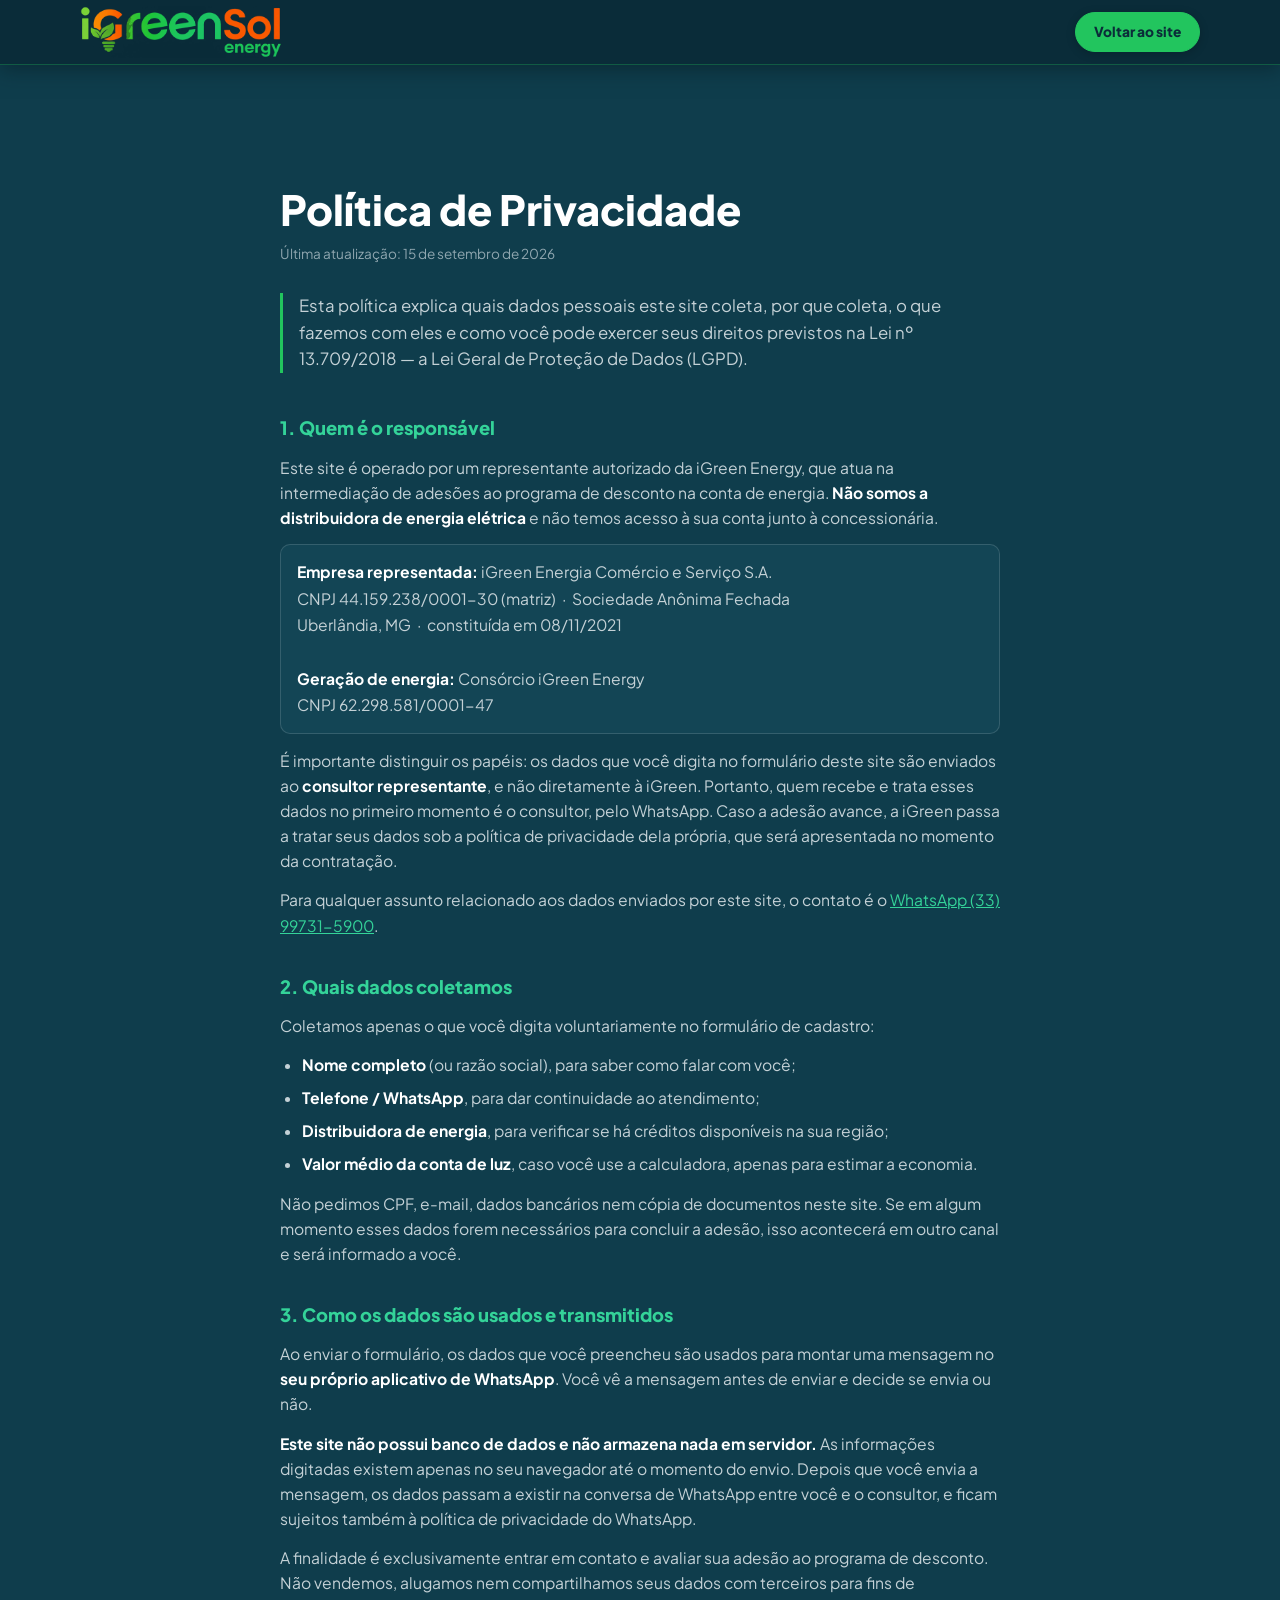
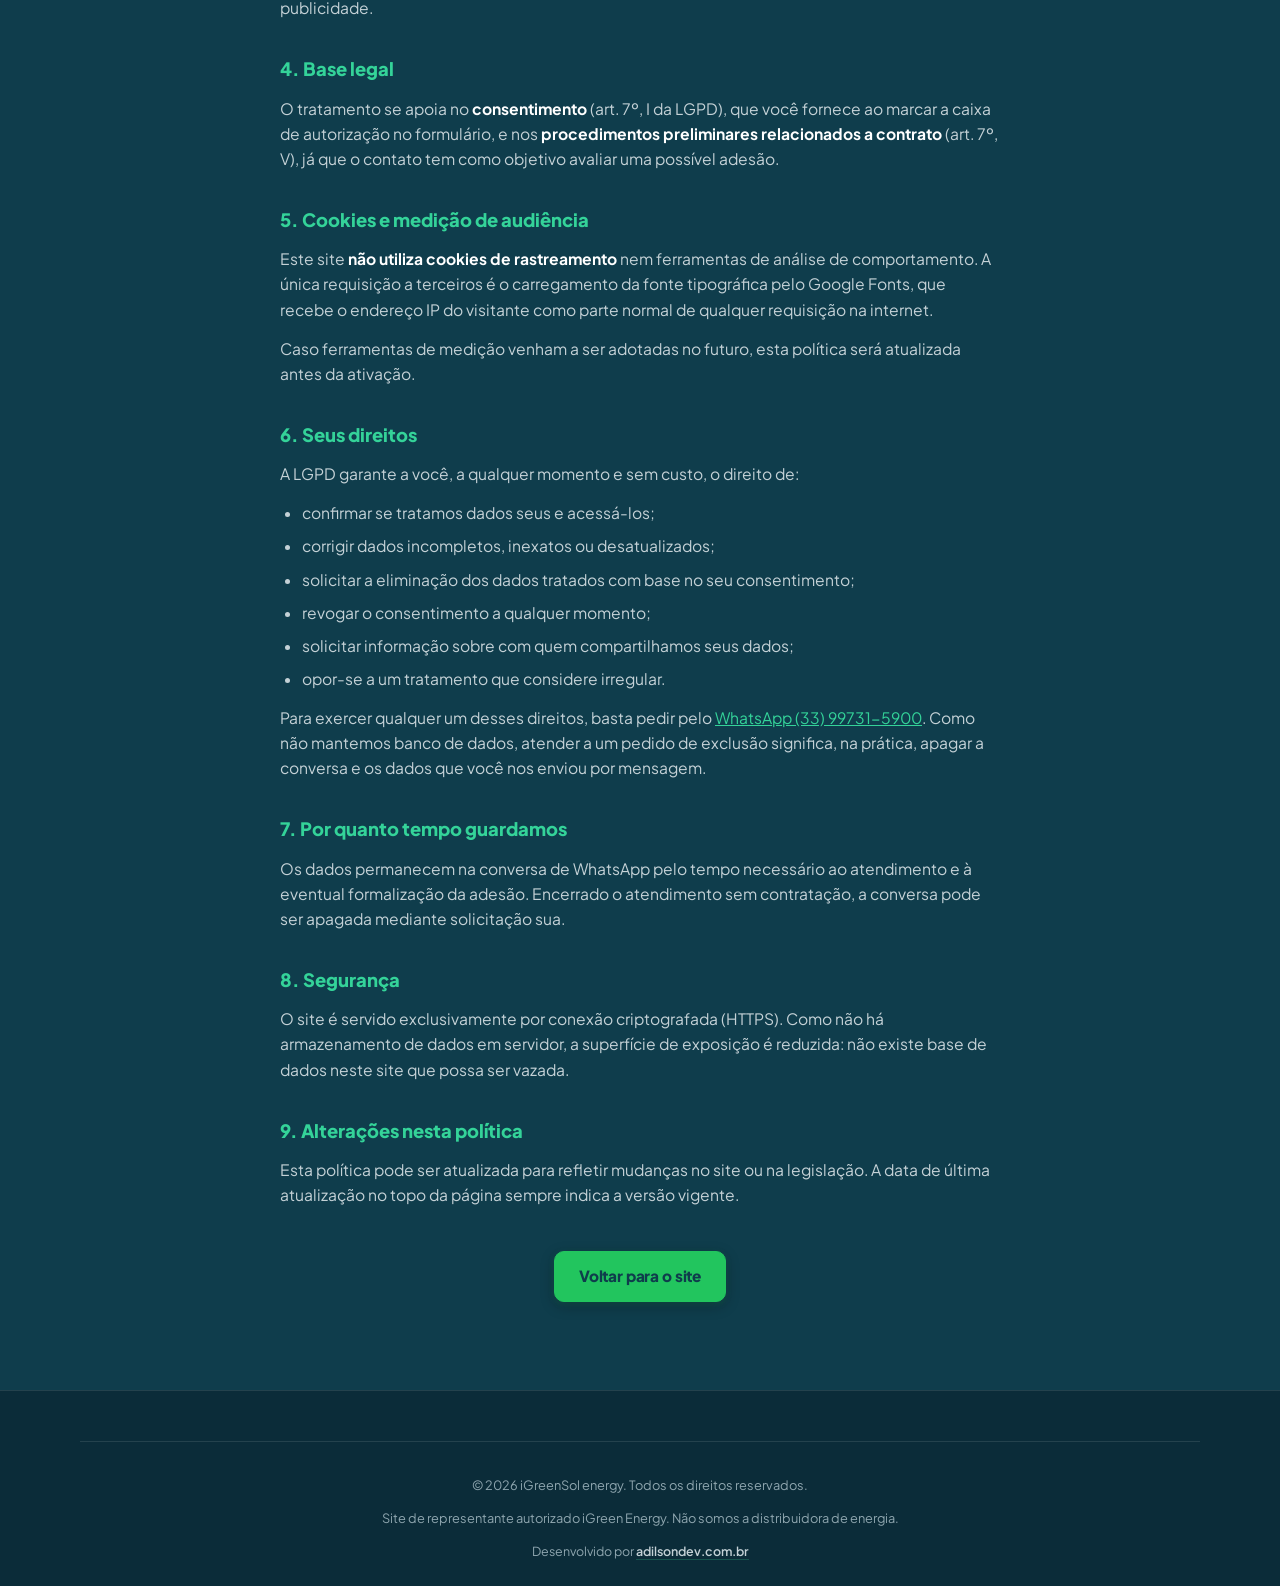
==== commit 5ec94c0c: "Corrige o recorte da logo, que a deixava minúscula, e liga o CTA de garantia A logo aparecia pequena" ====
--- a/privacidade.html
+++ b/privacidade.html
@@ -12,7 +12,7 @@
   <link rel="preconnect" href="https://fonts.googleapis.com">
   <link rel="preconnect" href="https://fonts.gstatic.com" crossorigin>
   <link rel="stylesheet" href="https://fonts.googleapis.com/css2?family=Plus+Jakarta+Sans:wght@400;500;600;700;800&display=swap">
-  <link rel="stylesheet" href="css/styles.css?v=2026091502">
+  <link rel="stylesheet" href="css/styles.css?v=2026091503">
 </head>
 <body>
 
@@ -20,7 +20,7 @@
     <div class="shell-container">
       <nav class="header-nav" aria-label="Navegação Principal">
         <a href="index.html" class="brand-logo">
-          <img src="assets/logo-dark.png?v=2026091502" width="393" height="220"
+          <img src="assets/logo-dark.png?v=2026091503" width="583" height="150"
                alt="iGreenSol energy" class="brand-img">
         </a>
         <a href="index.html" class="btn-nav-cadastrar">Voltar ao site</a>
--- a/css/styles.css
+++ b/css/styles.css
@@ -119,13 +119,13 @@
    ou seja, praticamente invisível. Na variante escura esses tons vão a 6,1:1. */
 .brand-img {
   display: block;
-  height: 46px;
+  height: 52px;
   width: auto;
 }
 
 @media (max-width: 640px) {
   .brand-img {
-    height: 36px;
+    height: 38px;
   }
 }
 
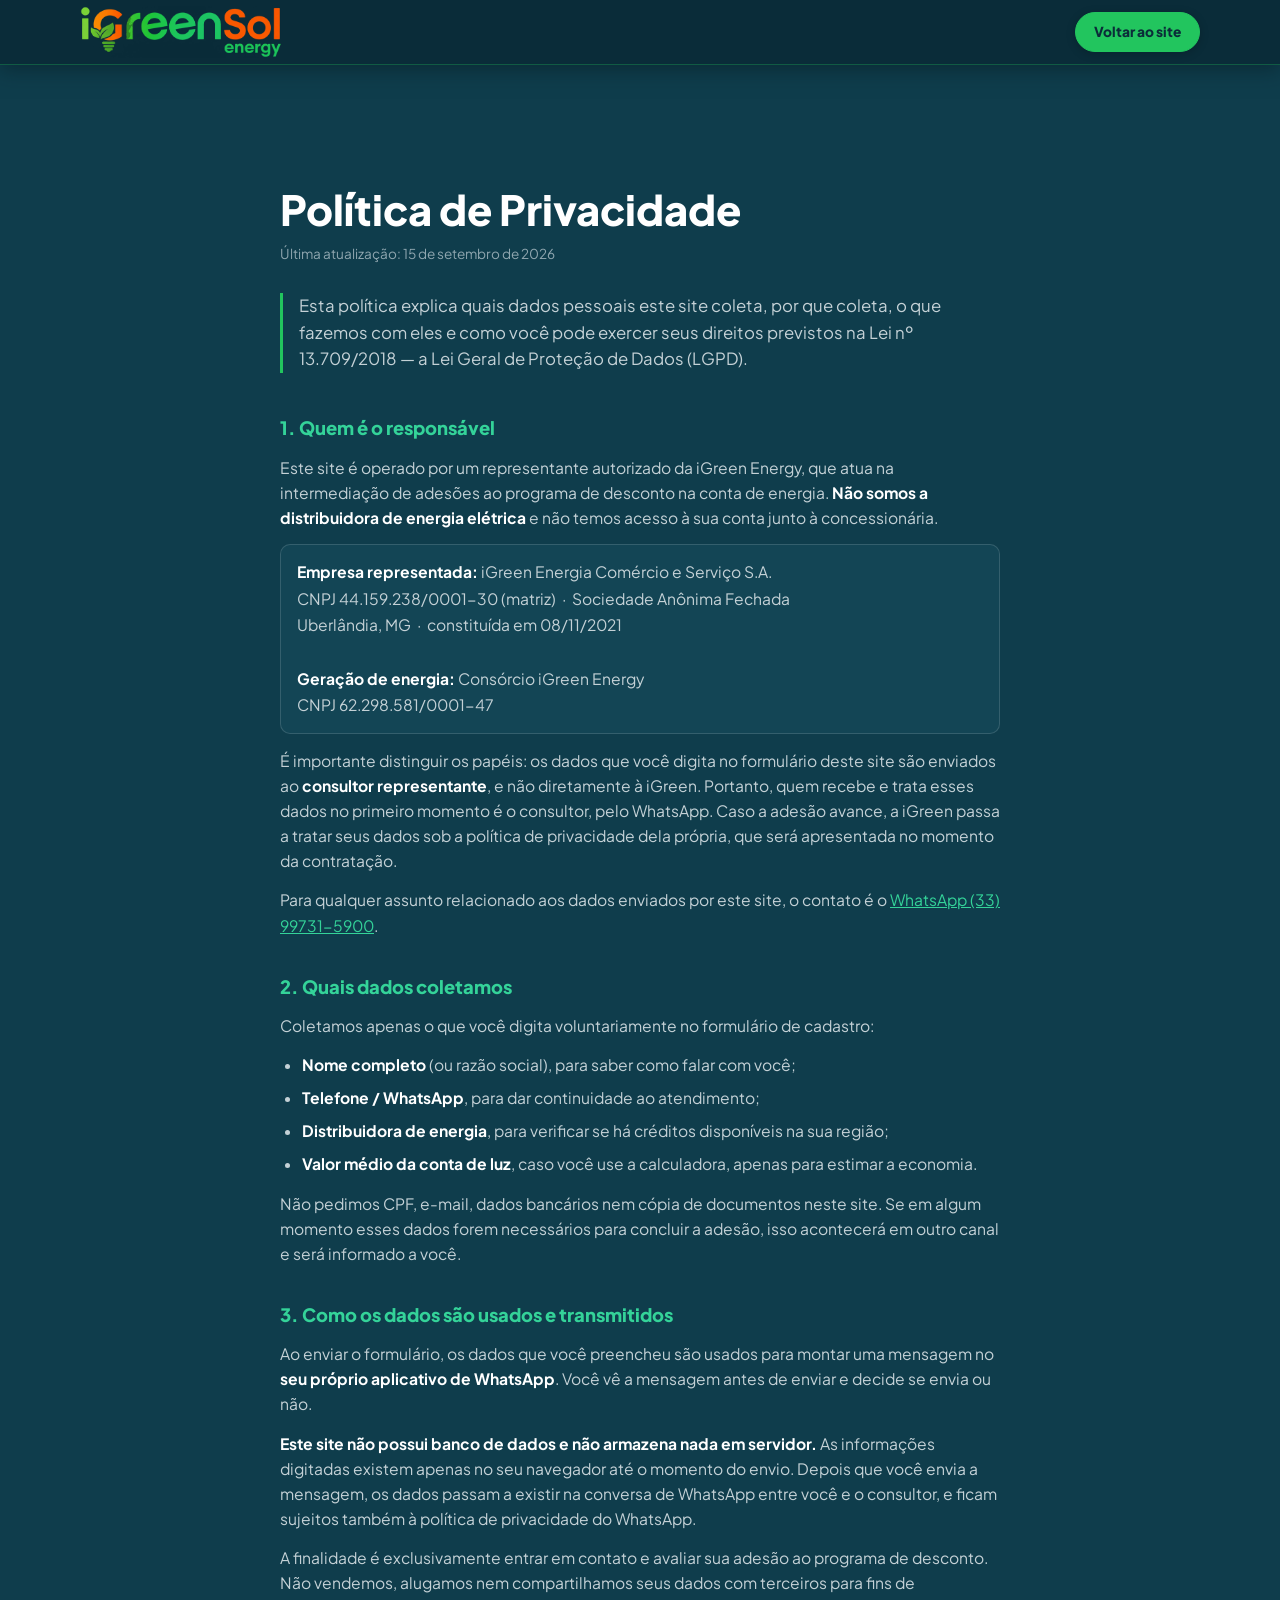
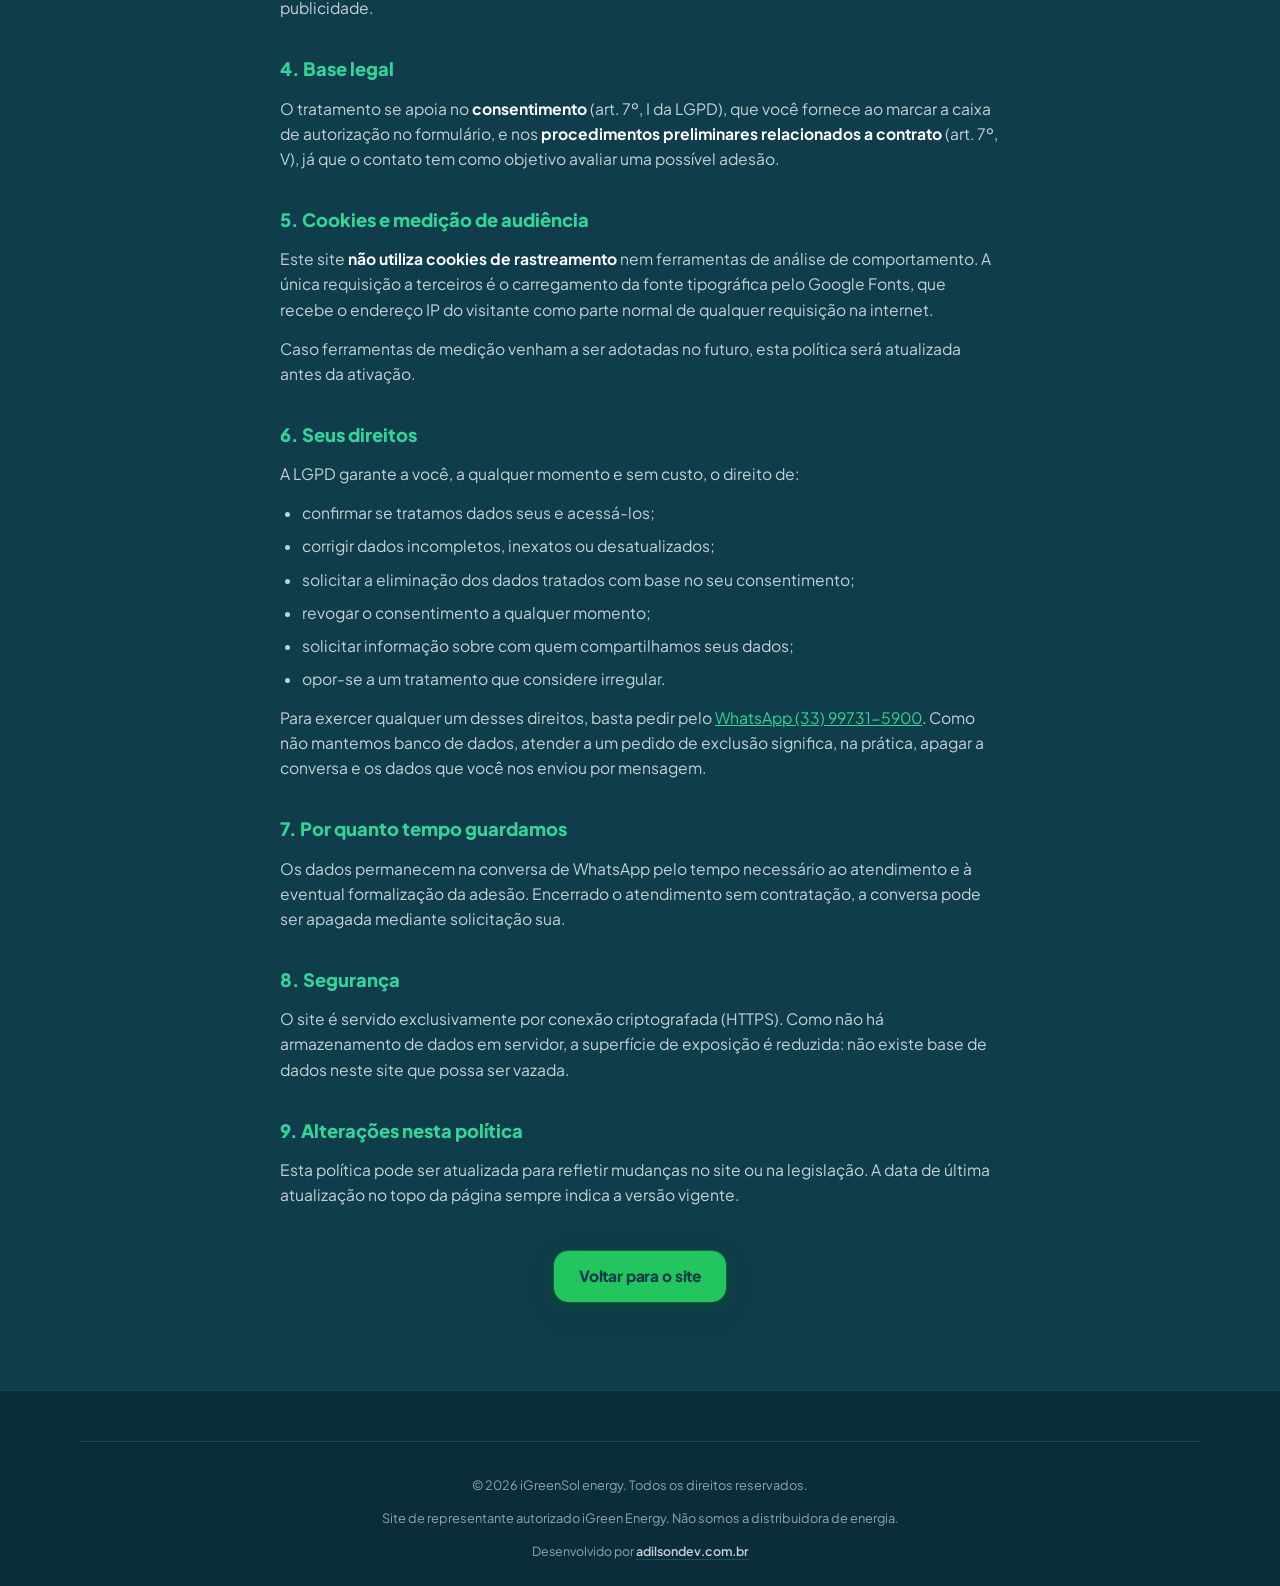
==== commit 52aba1df: "Moderniza o layout: hero em duas colunas, calculadora com slider e acabamento O hero empilhava ilust" ====
--- a/privacidade.html
+++ b/privacidade.html
@@ -12,7 +12,7 @@
   <link rel="preconnect" href="https://fonts.googleapis.com">
   <link rel="preconnect" href="https://fonts.gstatic.com" crossorigin>
   <link rel="stylesheet" href="https://fonts.googleapis.com/css2?family=Plus+Jakarta+Sans:wght@400;500;600;700;800&display=swap">
-  <link rel="stylesheet" href="css/styles.css?v=2026091503">
+  <link rel="stylesheet" href="css/styles.css?v=2026091701">
 </head>
 <body>
 
@@ -20,7 +20,7 @@
     <div class="shell-container">
       <nav class="header-nav" aria-label="Navegação Principal">
         <a href="index.html" class="brand-logo">
-          <img src="assets/logo-dark.png?v=2026091503" width="583" height="150"
+          <img src="assets/logo-dark.png?v=2026091701" width="583" height="150"
                alt="iGreenSol energy" class="brand-img">
         </a>
         <a href="index.html" class="btn-nav-cadastrar">Voltar ao site</a>
--- a/css/styles.css
+++ b/css/styles.css
@@ -28,6 +28,32 @@
   --border-emerald: rgba(46, 158, 122, 0.35);
 
   --gold: #D97706;
+
+  /* Raios. A escala antiga ia de 10 a 16px e deixava tudo com cara de caixa;
+     estes valores dão o arredondamento mais generoso do acabamento atual. */
+  --radius-sm: 12px;    /* pílulas de benefício, chips */
+  --radius-md: 18px;    /* cards em geral */
+  --radius-lg: 24px;    /* blocos grandes: calculadora, banner do hero, modal */
+
+  /* Sombras em camadas: uma rasa que assenta o objeto na superfície e uma
+     profunda que dá a distância. Aplicar as duas juntas é o que separa o
+     relevo de verdade do "border-box com um blur". */
+  --shadow-sm: 0 1px 2px rgba(6, 24, 30, 0.28), 0 2px 8px rgba(6, 24, 30, 0.22);
+  --shadow-md: 0 2px 4px rgba(6, 24, 30, 0.30), 0 8px 24px rgba(6, 24, 30, 0.34);
+  --shadow-lg: 0 4px 8px rgba(6, 24, 30, 0.32), 0 18px 48px rgba(6, 24, 30, 0.46);
+
+  /* Sombras para o bloco claro, onde o azul-petróleo entra bem mais suave. */
+  --shadow-light-sm: 0 1px 2px rgba(15, 61, 76, 0.06), 0 2px 8px rgba(15, 61, 76, 0.06);
+  --shadow-light-md: 0 2px 4px rgba(15, 61, 76, 0.07), 0 12px 28px rgba(15, 61, 76, 0.10);
+
+  /* Halo verde dos CTAs primários. */
+  --glow-accent: 0 0 0 1px rgba(34, 197, 94, 0.35), 0 6px 18px rgba(34, 197, 94, 0.28);
+  --glow-accent-strong: 0 0 0 1px rgba(34, 197, 94, 0.5), 0 10px 30px rgba(34, 197, 94, 0.42);
+
+  /* Verniz de luz no topo dos cards escuros: o mesmo truque de superfície que
+     os cards chapados não tinham. */
+  --sheen-dark: linear-gradient(160deg, rgba(255, 255, 255, 0.07) 0%, rgba(255, 255, 255, 0.015) 38%, rgba(255, 255, 255, 0) 70%);
+
   font-family: 'Plus Jakarta Sans', system-ui, -apple-system, sans-serif;
 }
 
@@ -160,20 +186,83 @@
   outline-offset: 2px;
 }
 
+/* -------------------------------------------------------------------
+   Composição do hero
+   No celular é uma coluna só, na ordem selo -> ilustração -> texto.
+   A partir de 901px vira duas colunas: o texto e o CTA à esquerda, a
+   ilustração à direita. O motivo é a dobra — empilhado, a arte comia os
+   primeiros 470px da tela e empurrava o H1 para 649px e o CTA para 839px,
+   ou seja, para fora da primeira tela de um notebook 1366x768.
+   ------------------------------------------------------------------- */
+.hero-layout {
+  display: grid;
+  grid-template-columns: minmax(0, 1fr);
+  grid-template-areas:
+    "badge"
+    "visual"
+    "copy";
+}
+
+.hero-top-badge-wrap { grid-area: badge; }
+.hero-banner-wrapper { grid-area: visual; }
+.hero-copy           { grid-area: copy; }
+
+@media (min-width: 901px) {
+  .hero-layout {
+    grid-template-columns: minmax(0, 1fr) minmax(0, 1.04fr);
+    grid-template-rows: auto 1fr;
+    grid-template-areas:
+      "badge  visual"
+      "copy   visual";
+    align-items: start;
+    gap: 0 clamp(28px, 4vw, 56px);
+    text-align: left;
+  }
+
+  /* A ilustração ocupa as duas linhas da direita e se centra na altura do
+     bloco de texto, que é sempre o mais alto dos dois. */
+  .hero-banner-wrapper {
+    align-self: center;
+  }
+
+  .hero-layout .hero-top-badge-wrap {
+    justify-content: flex-start;
+  }
+
+  /* Sem o auto das margens, o texto encosta na borda esquerda da coluna. */
+  .hero-title,
+  .hero-subtitle {
+    margin-left: 0;
+    margin-right: 0;
+    max-width: 100%;
+  }
+
+  .hero-layout .hero-badges-grid {
+    justify-content: flex-start;
+  }
+}
+
 /* Hero Section Visual Banner & Hero Styles */
 .hero-banner-wrapper {
   margin: 0 auto clamp(20px, 3.5vw, 32px);
   max-width: 1040px;
+  width: 100%;
   position: relative;
+}
+
+@media (min-width: 901px) {
+  .hero-banner-wrapper {
+    margin-bottom: 0;
+  }
 }
 
 .hero-banner-card {
   position: relative;
   width: 100%;
-  border-radius: 16px;
+  border-radius: var(--radius-lg);
   overflow: hidden;
   border: 1px solid var(--border-emerald);
-  box-shadow: 0 16px 36px rgba(7, 30, 38, 0.5), 0 4px 12px rgba(0, 0, 0, 0.35);
+  box-shadow: var(--shadow-lg);
   background: #0B2C39;
   line-height: 0;
 }
@@ -236,13 +325,14 @@
 }
 
 .hero-title {
-  font-size: clamp(1.75rem, 3.8vw, 2.65rem);
-  line-height: 1.16;
+  font-size: clamp(1.85rem, 4.4vw, 3.15rem);
+  line-height: 1.1;
   font-weight: 800;
-  letter-spacing: -0.03em;
+  letter-spacing: -0.035em;
   color: var(--text-white);
   max-width: 780px;
-  margin: 0 auto 14px;
+  margin: 0 auto 16px;
+  text-wrap: balance;
 }
 
 .hero-title .text-green {
@@ -251,12 +341,13 @@
 }
 
 .hero-subtitle {
-  font-size: clamp(0.92rem, 1.6vw, 1.05rem);
-  line-height: 1.6;
+  font-size: clamp(0.95rem, 1.6vw, 1.12rem);
+  line-height: 1.65;
   color: var(--text-gray);
   max-width: 660px;
-  margin: 0 auto 24px;
+  margin: 0 auto 28px;
   font-weight: 400;
+  text-wrap: pretty;
 }
 
 /* Primary CTA button */
@@ -271,9 +362,9 @@
   min-height: 46px;
   font-size: 0.96rem;
   font-weight: 800;
-  border-radius: 10px;
+  border-radius: 14px;
   text-decoration: none;
-  box-shadow: 0 4px 14px rgba(0, 0, 0, 0.28), 0 2px 6px rgba(34, 197, 94, 0.2);
+  box-shadow: var(--shadow-md), var(--glow-accent);
   transition: transform 0.2s cubic-bezier(0.16, 1, 0.3, 1), box-shadow 0.2s cubic-bezier(0.16, 1, 0.3, 1), background-color 0.2s ease;
   cursor: pointer;
   border: 1px solid var(--brand-accent);
@@ -290,12 +381,23 @@
   color: #FFFFFF !important;
   border-color: var(--brand-accent-hover);
   transform: translateY(-2px);
-  box-shadow: 0 6px 18px rgba(0, 0, 0, 0.35), 0 3px 8px rgba(34, 197, 94, 0.3);
+  box-shadow: var(--shadow-lg), var(--glow-accent-strong);
 }
 
 .cta-btn-primary:focus-visible {
   outline: 2px solid var(--brand-accent);
   outline-offset: 2px;
+}
+
+.hero-cta-wrap {
+  display: flex;
+  justify-content: center;
+}
+
+@media (min-width: 901px) {
+  .hero-layout .hero-cta-wrap {
+    justify-content: flex-start;
+  }
 }
 
 .hero-badges-grid {
@@ -363,13 +465,46 @@
   gap: 10px;
 }
 
+/* São 7 itens, número que não fecha linha em nenhuma grade regular. Em vez de
+   deixar o auto-fit resolver (5 + 2, com metade da segunda linha vazia), as
+   duas faixas abaixo distribuem 4 + 3 e 3 + 3 + 1 centralizado, em colunas
+   fracionárias que sempre fecham a linha inteira. */
+@media (min-width: 1024px) {
+  .benefits-grid {
+    grid-template-columns: repeat(12, minmax(0, 1fr));
+  }
+
+  .benefit-item {
+    grid-column: span 3;   /* 4 por linha */
+  }
+
+  .benefit-item:nth-child(n + 5) {
+    grid-column: span 4;   /* 3 por linha */
+  }
+}
+
+@media (min-width: 641px) and (max-width: 1023px) {
+  .benefits-grid {
+    grid-template-columns: repeat(6, minmax(0, 1fr));
+  }
+
+  .benefit-item {
+    grid-column: span 2;   /* 3 por linha */
+  }
+
+  .benefit-item:last-child {
+    grid-column: 3 / span 2;  /* sobra sozinho: fica no meio */
+  }
+}
+
 .benefit-item {
   display: flex;
   align-items: center;
   gap: 11px;
-  padding: 11px 15px;
-  background: var(--bg-dark-surface);
-  border-radius: 10px;
+  padding: 13px 16px;
+  background-color: var(--bg-dark-surface);
+  background-image: var(--sheen-dark);
+  border-radius: var(--radius-sm);
   border: 1px solid var(--border-dark-subtle);
   transition: transform 0.2s ease, border-color 0.2s ease, box-shadow 0.2s ease;
 }
@@ -424,12 +559,13 @@
 }
 
 .section-title {
-  font-size: clamp(1.45rem, 2.6vw, 1.95rem);
+  font-size: clamp(1.5rem, 3.1vw, 2.2rem);
   font-weight: 800;
+  line-height: 1.18;
+  letter-spacing: -0.03em;
   color: var(--text-white);
-  letter-spacing: -0.025em;
-  margin: 0 0 10px;
-  line-height: 1.22;
+  margin: 0 0 12px;
+  text-wrap: balance;
 }
 
 .section-desc {
@@ -454,11 +590,12 @@
 }
 
 .step-card {
-  background: var(--bg-dark-card);
-  border-radius: 14px;
-  padding: 22px 20px;
+  background-color: var(--bg-dark-card);
+  background-image: var(--sheen-dark);
+  border-radius: var(--radius-md);
+  padding: 26px 24px;
   border: 1px solid var(--border-dark-card);
-  box-shadow: 0 4px 14px rgba(0, 0, 0, 0.22);
+  box-shadow: var(--shadow-sm);
   position: relative;
   transition: transform 0.25s ease, box-shadow 0.25s ease, border-color 0.25s ease;
   display: flex;
@@ -467,7 +604,7 @@
 
 .step-card:hover {
   transform: translateY(-3px);
-  box-shadow: 0 8px 20px rgba(0, 0, 0, 0.35);
+  box-shadow: var(--shadow-md);
   border-color: rgba(34, 197, 94, 0.4);
 }
 
@@ -477,13 +614,13 @@
   color: var(--brand-accent);
   background: rgba(11, 110, 79, 0.35);
   border: 1px solid rgba(46, 158, 122, 0.45);
-  width: 44px;
-  height: 44px;
+  width: 46px;
+  height: 46px;
   display: flex;
   align-items: center;
   justify-content: center;
-  border-radius: 10px;
-  margin-bottom: 14px;
+  border-radius: 14px;
+  margin-bottom: 16px;
 }
 
 .step-title {
@@ -531,11 +668,12 @@
 }
 
 .calculator-box {
-  background: var(--bg-dark-surface);
-  border-radius: 18px;
-  box-shadow: 0 12px 32px rgba(0, 0, 0, 0.35);
+  background-color: var(--bg-dark-surface);
+  background-image: var(--sheen-dark);
+  border-radius: var(--radius-lg);
+  box-shadow: var(--shadow-lg);
   border: 1px solid var(--border-emerald);
-  padding: clamp(20px, 3.5vw, 32px);
+  padding: clamp(22px, 3.5vw, 36px);
   max-width: 800px;
   margin: 0 auto;
   position: relative;
@@ -543,7 +681,7 @@
 
 .calc-input-wrapper {
   max-width: 440px;
-  margin: 0 auto 20px;
+  margin: 0 auto 14px;
 }
 
 .calc-label {
@@ -581,7 +719,7 @@
   color: var(--text-white);
   background-color: var(--bg-dark-deep);
   border: 1.5px solid var(--border-dark-card);
-  border-radius: 10px;
+  border-radius: var(--radius-sm);
   box-sizing: border-box;
   transition: all 0.2s ease;
   font-family: inherit;
@@ -643,19 +781,131 @@
   box-shadow: 0 2px 8px rgba(34, 197, 94, 0.25);
 }
 
+/* -------------------------------------------------------------------
+   Slider da calculadora
+   Arrastar é mais convidativo do que digitar, e o valor exato continua
+   disponível no campo acima. Os dois ficam sempre sincronizados.
+   O trilho é pintado por --fill (0 a 100), que o JS atualiza a cada
+   mudança, para que a parte já percorrida apareça em verde.
+   ------------------------------------------------------------------- */
+.calc-slider-wrapper {
+  max-width: 440px;
+  margin: 0 auto 22px;
+}
+
+.calc-slider {
+  -webkit-appearance: none;
+  appearance: none;
+  width: 100%;
+  height: 26px;
+  margin: 0;
+  background: transparent;
+  cursor: pointer;
+  display: block;
+}
+
+/* WebKit e Firefox não aceitam os dois seletores de trilho na mesma regra:
+   um seletor desconhecido invalida o bloco inteiro. Por isso vão separados. */
+.calc-slider::-webkit-slider-runnable-track {
+  height: 8px;
+  border-radius: 9999px;
+  background: linear-gradient(
+    to right,
+    var(--brand-accent) 0%,
+    var(--brand-accent) calc(var(--fill, 5%) ),
+    var(--bg-dark-deep) calc(var(--fill, 5%) ),
+    var(--bg-dark-deep) 100%
+  );
+  border: 1px solid var(--border-dark-card);
+}
+
+.calc-slider::-moz-range-track {
+  height: 8px;
+  border-radius: 9999px;
+  background: var(--bg-dark-deep);
+  border: 1px solid var(--border-dark-card);
+}
+
+.calc-slider::-moz-range-progress {
+  height: 8px;
+  border-radius: 9999px;
+  background: var(--brand-accent);
+}
+
+.calc-slider::-webkit-slider-thumb {
+  -webkit-appearance: none;
+  appearance: none;
+  width: 24px;
+  height: 24px;
+  margin-top: -9px;   /* centra o polegar de 24px no trilho de 8px */
+  border-radius: 50%;
+  background: var(--brand-accent);
+  border: 3px solid #0B2C39;
+  box-shadow: var(--glow-accent);
+  transition: transform 0.15s ease, box-shadow 0.15s ease;
+}
+
+.calc-slider::-moz-range-thumb {
+  width: 24px;
+  height: 24px;
+  border-radius: 50%;
+  background: var(--brand-accent);
+  border: 3px solid #0B2C39;
+  box-shadow: var(--glow-accent);
+  transition: transform 0.15s ease, box-shadow 0.15s ease;
+}
+
+.calc-slider:hover::-webkit-slider-thumb,
+.calc-slider:active::-webkit-slider-thumb {
+  transform: scale(1.12);
+  box-shadow: var(--glow-accent-strong);
+}
+
+.calc-slider:hover::-moz-range-thumb,
+.calc-slider:active::-moz-range-thumb {
+  transform: scale(1.12);
+  box-shadow: var(--glow-accent-strong);
+}
+
+.calc-slider-scale {
+  display: flex;
+  justify-content: space-between;
+  font-size: 0.72rem;
+  font-weight: 600;
+  color: var(--text-muted);
+  margin-top: 2px;
+}
+
 /* Result Cards */
+/* Antes eram 4 cartões de peso igual e o número que decide a venda — a
+   economia mensal — se perdia entre eles. Agora ele toma a linha inteira e
+   os outros dois entram abaixo, como contexto. */
 .calc-results-grid {
   display: grid;
-  grid-template-columns: repeat(4, 1fr);
+  grid-template-columns: repeat(2, minmax(0, 1fr));
   gap: 12px;
-  margin-bottom: 24px;
+  margin-bottom: 22px;
+}
+
+.res-card.res-primary {
+  grid-column: 1 / -1;
+  padding: clamp(20px, 3vw, 28px) 16px;
+}
+
+.res-foot {
+  display: block;
+  font-size: 0.78rem;
+  font-weight: 600;
+  color: var(--text-gray);
+  margin-top: 8px;
 }
 
 .res-card {
-  background: var(--bg-dark-card);
+  background-color: var(--bg-dark-card);
+  background-image: var(--sheen-dark);
   border: 1px solid var(--border-dark-card);
-  border-radius: 12px;
-  padding: 16px 12px;
+  border-radius: var(--radius-md);
+  padding: 18px 14px;
   text-align: center;
   transition: transform 0.2s ease, border-color 0.2s ease, box-shadow 0.2s ease;
   display: flex;
@@ -663,15 +913,16 @@
   justify-content: center;
 }
 
-.res-card.highlight-card {
-  background: rgba(11, 110, 79, 0.22);
-  border-color: var(--border-emerald);
+.res-card.res-primary {
+  background-color: rgba(11, 110, 79, 0.28);
+  border-color: rgba(34, 197, 94, 0.45);
+  box-shadow: inset 0 1px 0 rgba(255, 255, 255, 0.06), var(--shadow-md);
 }
 
 .res-card:hover {
   transform: translateY(-2px);
   border-color: rgba(34, 197, 94, 0.4);
-  box-shadow: 0 4px 14px rgba(0, 0, 0, 0.3);
+  box-shadow: var(--shadow-md);
 }
 
 .res-label {
@@ -691,22 +942,31 @@
   line-height: 1.2;
 }
 
+.res-primary .res-value {
+  font-size: clamp(2.1rem, 5.2vw, 3.1rem);
+  letter-spacing: -0.035em;
+  line-height: 1.05;
+}
+
 .res-value.green {
   color: var(--brand-accent);
 }
 
+/* Era um cartão de resultado inteiro para uma informação que não é resultado,
+   e a pílula ainda quebrava em duas linhas dentro dele. Virou nota discreta
+   embaixo do CTA. */
 .res-badge-status {
   display: inline-flex;
   align-items: center;
-  gap: 6px;
+  gap: 7px;
   font-size: 0.8rem;
   font-weight: 700;
   color: var(--brand-accent);
   background: rgba(11, 110, 79, 0.25);
   border: 1px solid rgba(46, 158, 122, 0.35);
-  padding: 4px 10px;
+  padding: 5px 12px;
   border-radius: 9999px;
-  margin: 0 auto;
+  white-space: nowrap;
 }
 
 .status-dot {
@@ -718,7 +978,14 @@
 }
 
 .calc-cta-wrap {
-  text-align: center;
+  display: flex;
+  flex-direction: column;
+  align-items: center;
+  gap: 14px;
+}
+
+.calc-cta-wrap .cta-btn-primary {
+  min-width: 240px;
 }
 
 /* Diferenciais — Bloco de leitura clara (#F7F9F8) */
@@ -749,25 +1016,25 @@
 .feature-card {
   background: var(--bg-light-card);
   border: 1px solid var(--border-light);
-  border-radius: 14px;
-  padding: 22px 20px;
+  border-radius: var(--radius-md);
+  padding: 26px 24px;
   display: flex;
   flex-direction: column;
   justify-content: space-between;
   transition: transform 0.25s ease, box-shadow 0.25s ease, border-color 0.25s ease;
-  box-shadow: 0 2px 8px rgba(15, 61, 76, 0.05);
+  box-shadow: var(--shadow-light-sm);
 }
 
 .feature-card:hover {
   transform: translateY(-3px);
-  box-shadow: 0 8px 20px rgba(15, 61, 76, 0.12);
+  box-shadow: var(--shadow-light-md);
   border-color: var(--brand-primary);
 }
 
 .feature-icon-wrap {
-  width: 42px;
-  height: 42px;
-  border-radius: 10px;
+  width: 46px;
+  height: 46px;
+  border-radius: 14px;
   background: rgba(11, 110, 79, 0.08);
   border: 1px solid rgba(11, 110, 79, 0.2);
   color: var(--brand-primary);
@@ -879,11 +1146,12 @@
 }
 
 .testimonial-card {
-  background: var(--bg-dark-card);
+  background-color: var(--bg-dark-card);
+  background-image: var(--sheen-dark);
   border: 1px solid var(--border-dark-card);
-  border-radius: 14px;
-  padding: 22px 20px;
-  box-shadow: 0 4px 14px rgba(0, 0, 0, 0.2);
+  border-radius: var(--radius-md);
+  padding: 24px 22px;
+  box-shadow: var(--shadow-sm);
   display: flex;
   flex-direction: column;
   justify-content: space-between;
@@ -893,7 +1161,7 @@
 .testimonial-card:hover {
   transform: translateY(-3px);
   border-color: rgba(34, 197, 94, 0.4);
-  box-shadow: 0 8px 20px rgba(0, 0, 0, 0.35);
+  box-shadow: var(--shadow-md);
 }
 
 .test-stars {
@@ -904,17 +1172,42 @@
 }
 
 .test-text {
-  font-size: 0.88rem;
-  line-height: 1.6;
+  font-size: 0.94rem;
+  line-height: 1.65;
   color: var(--text-gray);
-  font-style: italic;
-  margin: 0 0 16px;
+  margin: 0 0 18px;
   flex-grow: 1;
 }
 
 .test-author-info {
   border-top: 1px solid var(--border-dark-subtle);
-  padding-top: 14px;
+  padding-top: 16px;
+  display: flex;
+  align-items: center;
+  gap: 12px;
+}
+
+/* Iniciais no lugar de foto: prova social ganha rosto sem inventar uma
+   pessoa que não existe nem carregar mais três imagens. */
+.test-avatar {
+  flex-shrink: 0;
+  width: 44px;
+  height: 44px;
+  border-radius: 50%;
+  display: inline-flex;
+  align-items: center;
+  justify-content: center;
+  font-size: 0.92rem;
+  font-weight: 800;
+  letter-spacing: 0.02em;
+  color: #0B2C39;
+  background: linear-gradient(145deg, var(--brand-light-green), var(--brand-accent));
+  border: 1px solid rgba(255, 255, 255, 0.22);
+  box-shadow: var(--shadow-sm);
+}
+
+.test-author-meta {
+  min-width: 0;
 }
 
 .test-name {
@@ -931,8 +1224,8 @@
   color: #FFFFFF;
   background: rgba(11, 110, 79, 0.35);
   border: 1px solid rgba(46, 158, 122, 0.45);
-  padding: 3px 9px;
-  border-radius: 6px;
+  padding: 3px 10px;
+  border-radius: 9999px;
 }
 
 /* FAQ — Bloco de leitura clara (#F7F9F8) */
@@ -961,11 +1254,11 @@
 
 .faq-item {
   border: 1px solid var(--border-light);
-  border-radius: 11px;
+  border-radius: var(--radius-sm);
   margin-bottom: 10px;
   overflow: hidden;
   background: var(--bg-light-card);
-  box-shadow: 0 2px 6px rgba(15, 61, 76, 0.04);
+  box-shadow: var(--shadow-light-sm);
   transition: border-color 0.2s ease, background 0.2s ease, box-shadow 0.2s ease;
 }
 
@@ -1075,12 +1368,12 @@
   font-weight: 800;
   padding: 12px 24px;
   min-height: 46px;
-  border-radius: 10px;
+  border-radius: 14px;
   text-decoration: none;
   font-size: 0.95rem;
   border: 1px solid var(--brand-accent);
   cursor: pointer;
-  box-shadow: 0 4px 14px rgba(0, 0, 0, 0.25), 0 2px 6px rgba(34, 197, 94, 0.2);
+  box-shadow: var(--shadow-md), var(--glow-accent);
   transition: all 0.2s ease;
   letter-spacing: -0.01em;
 }
@@ -1350,15 +1643,16 @@
 }
 
 .modal-window {
-  background: var(--bg-dark-surface);
-  border-radius: 16px;
+  background-color: var(--bg-dark-surface);
+  background-image: var(--sheen-dark);
+  border-radius: var(--radius-lg);
   max-width: 440px;
   width: 100%;
   padding: 24px 22px;
   position: relative;
   transform: scale(0.95);
   transition: transform 0.25s ease;
-  box-shadow: 0 16px 36px rgba(0, 0, 0, 0.5);
+  box-shadow: var(--shadow-lg);
   border: 1px solid var(--border-emerald);
 }
 
@@ -1381,7 +1675,11 @@
   font-size: 1.25rem;
   color: var(--text-gray);
   cursor: pointer;
-  transition: all 0.2s ease;
+  /* Propriedades nomeadas, não "all": com "all" a mudança de visibility herdada
+     do backdrop ao abrir o modal também entrava em transição, e no instante do
+     focus() o botão ainda contava como invisível — o foco caía no body e a
+     navegação por teclado começava fora do modal. */
+  transition: background-color 0.2s ease, color 0.2s ease, border-color 0.2s ease, transform 0.2s ease;
 }
 
 .modal-close:hover {
@@ -1410,10 +1708,10 @@
     aspect-ratio: 16 / 9.5;
   }
   .hero-banner-wrapper {
-    margin: 0 auto 20px;
+    margin: 0 auto 22px;
   }
   .hero-banner-card {
-    border-radius: 12px;
+    border-radius: var(--radius-md);
   }
   .shell-container {
     padding: 0 16px;
@@ -1422,9 +1720,6 @@
     min-height: 58px;
     height: auto;
     padding: 6px 0;
-  }
-  .brand-logo {
-    font-size: clamp(1.125rem, 4.8vw, 1.25rem);
   }
   .calculator-box {
     padding: 24px 16px;
@@ -1741,12 +2036,6 @@
   }
 }
 
-@media (min-width: 641px) and (max-width: 900px) {
-  .benefits-grid {
-    grid-template-columns: repeat(2, 1fr);
-  }
-}
-
 /* Alvos de toque confortáveis no celular (mínimo de 44px). */
 @media (max-width: 640px) {
   .chip-btn,
@@ -1965,3 +2254,265 @@
   0%, 100% { opacity: 0.65; }
   50%      { opacity: 1; }
 }
+
+/* -------------------------------------------------------------------
+   Telas muito estreitas (iPhone SE e Androids antigos, 320-400px)
+   ------------------------------------------------------------------- */
+
+/* Os três selos do hero ficam em linha única forçada por flex-wrap: nowrap.
+   Como cada um também tem white-space: nowrap, abaixo de ~360px eles não
+   encolhem sem que o texto vaze para fora da pílula. Aqui a quebra é liberada
+   e eles passam a ocupar duas linhas centradas. */
+@media (max-width: 400px) {
+  .hero-badges-grid {
+    flex-wrap: wrap;
+  }
+}
+
+@media (max-width: 360px) {
+  /* Valores como "R$ 1.800,00" não cabem em duas colunas nesta largura e
+     quebram no meio. Uma coluna só mantém o número inteiro numa linha. */
+  .calc-results-grid {
+    grid-template-columns: 1fr;
+  }
+
+  /* Evita que qualquer palavra longa force rolagem horizontal. */
+  .res-value,
+  .stat-number,
+  .section-title,
+  .hero-title {
+    overflow-wrap: break-word;
+  }
+}
+
+/* ===================================================================
+   BARRA FIXA DE CONVERSÃO (somente celular)
+   No desktop o CTA continua no header; no celular ele sai de lá e vira
+   esta barra, que fica sempre visível.
+   =================================================================== */
+
+/* Escondida por padrão: só existe abaixo de 640px. */
+.mobile-cta-bar {
+  display: none;
+}
+
+@media (max-width: 640px) {
+  .mobile-cta-bar {
+    display: flex;
+    align-items: center;
+    gap: 10px;
+    position: fixed;
+    left: 0;
+    right: 0;
+    bottom: 0;
+    z-index: 96;
+    padding: 10px 16px calc(10px + env(safe-area-inset-bottom, 0px));
+    background: rgba(11, 44, 57, 0.96);
+    backdrop-filter: blur(12px);
+    -webkit-backdrop-filter: blur(12px);
+    border-top: 1px solid var(--border-dark-subtle);
+  }
+
+  /* A conversão fica com todo o espaço que sobra da barra. */
+  .mobile-cta-btn {
+    flex: 1 1 auto;
+    display: flex;
+    align-items: center;
+    justify-content: center;
+    min-width: 0;
+    min-height: 52px;
+    background: var(--brand-accent);
+    color: #0B2C39;
+    font-family: inherit;
+    font-size: 1rem;
+    font-weight: 800;
+    text-decoration: none;
+    border-radius: 12px;
+    transition: background-color 0.2s ease, transform 0.15s ease;
+  }
+
+  .mobile-cta-btn:active {
+    transform: scale(0.99);
+  }
+
+  .mobile-cta-btn:focus-visible {
+    outline: 3px solid var(--text-white);
+    outline-offset: 3px;
+  }
+
+  /* Ação secundária: presente, mas sem competir com o Cadastrar. */
+  .mobile-cta-wa {
+    flex: 0 0 auto;
+    display: inline-flex;
+    align-items: center;
+    justify-content: center;
+    width: 52px;
+    height: 52px;
+    border-radius: 14px;
+    color: var(--brand-accent);
+    background: rgba(34, 197, 94, 0.14);
+    border: 1px solid rgba(34, 197, 94, 0.4);
+    text-decoration: none;
+    transition: background-color 0.2s ease, transform 0.15s ease;
+  }
+
+  .mobile-cta-wa:active {
+    transform: scale(0.96);
+  }
+
+  .mobile-cta-wa:focus-visible {
+    outline: 3px solid var(--text-white);
+    outline-offset: 3px;
+  }
+
+  /* O CTA do header sai de cena: a barra assume o papel dele. */
+  .btn-nav-cadastrar {
+    display: none !important;
+  }
+
+  /* Com o botão fora, a logo fica sozinha e pode respirar mais. */
+  .brand-img {
+    height: 42px;
+  }
+
+  /* A barra cobriria o fim da página; este espaço devolve a rolagem. */
+  body {
+    padding-bottom: calc(74px + env(safe-area-inset-bottom, 0px));
+  }
+
+  /* O flutuante era um segundo elemento fixo no mesmo canto: cobria o
+     conteúdo durante a rolagem e colocava duas decisões concorrentes sob o
+     polegar. No celular ele sai, e quem assume o papel é .mobile-cta-wa,
+     dentro da própria barra. */
+  .floating-whatsapp {
+    display: none;
+  }
+
+  .toast-notice {
+    bottom: calc(84px + env(safe-area-inset-bottom, 0px));
+  }
+}
+
+/* ===================================================================
+   CONVITE PARA A COMUNIDADE NO WHATSAPP
+   =================================================================== */
+.community-card {
+  display: flex;
+  align-items: center;
+  gap: 18px;
+  max-width: 760px;
+  margin: 36px auto 0;
+  padding: 20px 24px;
+  background: rgba(37, 211, 102, 0.08);
+  border: 1px solid rgba(37, 211, 102, 0.3);
+  border-radius: var(--radius-lg);
+  text-align: left;
+}
+
+.community-icon {
+  display: flex;
+  align-items: center;
+  justify-content: center;
+  flex-shrink: 0;
+  width: 52px;
+  height: 52px;
+  border-radius: 14px;
+  background: #25D366;
+  color: #0B2C39;
+}
+
+.community-text {
+  flex: 1;
+  min-width: 0;
+}
+
+.community-title {
+  font-size: 1.05rem;
+  font-weight: 800;
+  color: var(--text-white);
+  margin: 0 0 4px;
+  line-height: 1.3;
+}
+
+.community-desc {
+  font-size: 0.9rem;
+  color: var(--text-gray);
+  margin: 0;
+  line-height: 1.5;
+}
+
+.community-btn {
+  display: inline-flex;
+  align-items: center;
+  justify-content: center;
+  flex-shrink: 0;
+  min-height: 46px;
+  padding: 0 22px;
+  background: #25D366;
+  color: #0B2C39;
+  font-family: inherit;
+  font-size: 0.95rem;
+  font-weight: 800;
+  text-decoration: none;
+  white-space: nowrap;
+  border-radius: 12px;
+  transition: background-color 0.2s ease, transform 0.2s ease;
+}
+
+.community-btn:hover {
+  background: #1EBE5A;
+  transform: translateY(-1px);
+}
+
+.community-btn:focus-visible {
+  outline: 3px solid var(--text-white);
+  outline-offset: 3px;
+}
+
+/* No celular o cartão empilha e o botão ocupa a largura toda. */
+@media (max-width: 640px) {
+  .community-card {
+    flex-direction: column;
+    align-items: center;
+    text-align: center;
+    gap: 14px;
+    padding: 22px 18px;
+  }
+
+  .community-btn {
+    width: 100%;
+  }
+}
+
+/* ===================================================================
+   SEÇÃO DE VÍDEO
+   =================================================================== */
+.video-section {
+  padding: clamp(48px, 7vw, 80px) 0;
+  background: var(--bg-dark-surface);
+}
+
+.video-frame {
+  max-width: 880px;
+  margin: 0 auto;
+  border-radius: var(--radius-lg);
+  overflow: hidden;
+  border: 1px solid var(--border-emerald);
+  box-shadow: var(--shadow-lg);
+  /* Reserva a altura antes do vídeo carregar, para a página não "pular". */
+  aspect-ratio: 16 / 9;
+  background: #06181E;
+}
+
+.video-player {
+  display: block;
+  width: 100%;
+  height: 100%;
+  object-fit: cover;
+}
+
+@media (max-width: 640px) {
+  .video-frame {
+    border-radius: 12px;
+  }
+}
